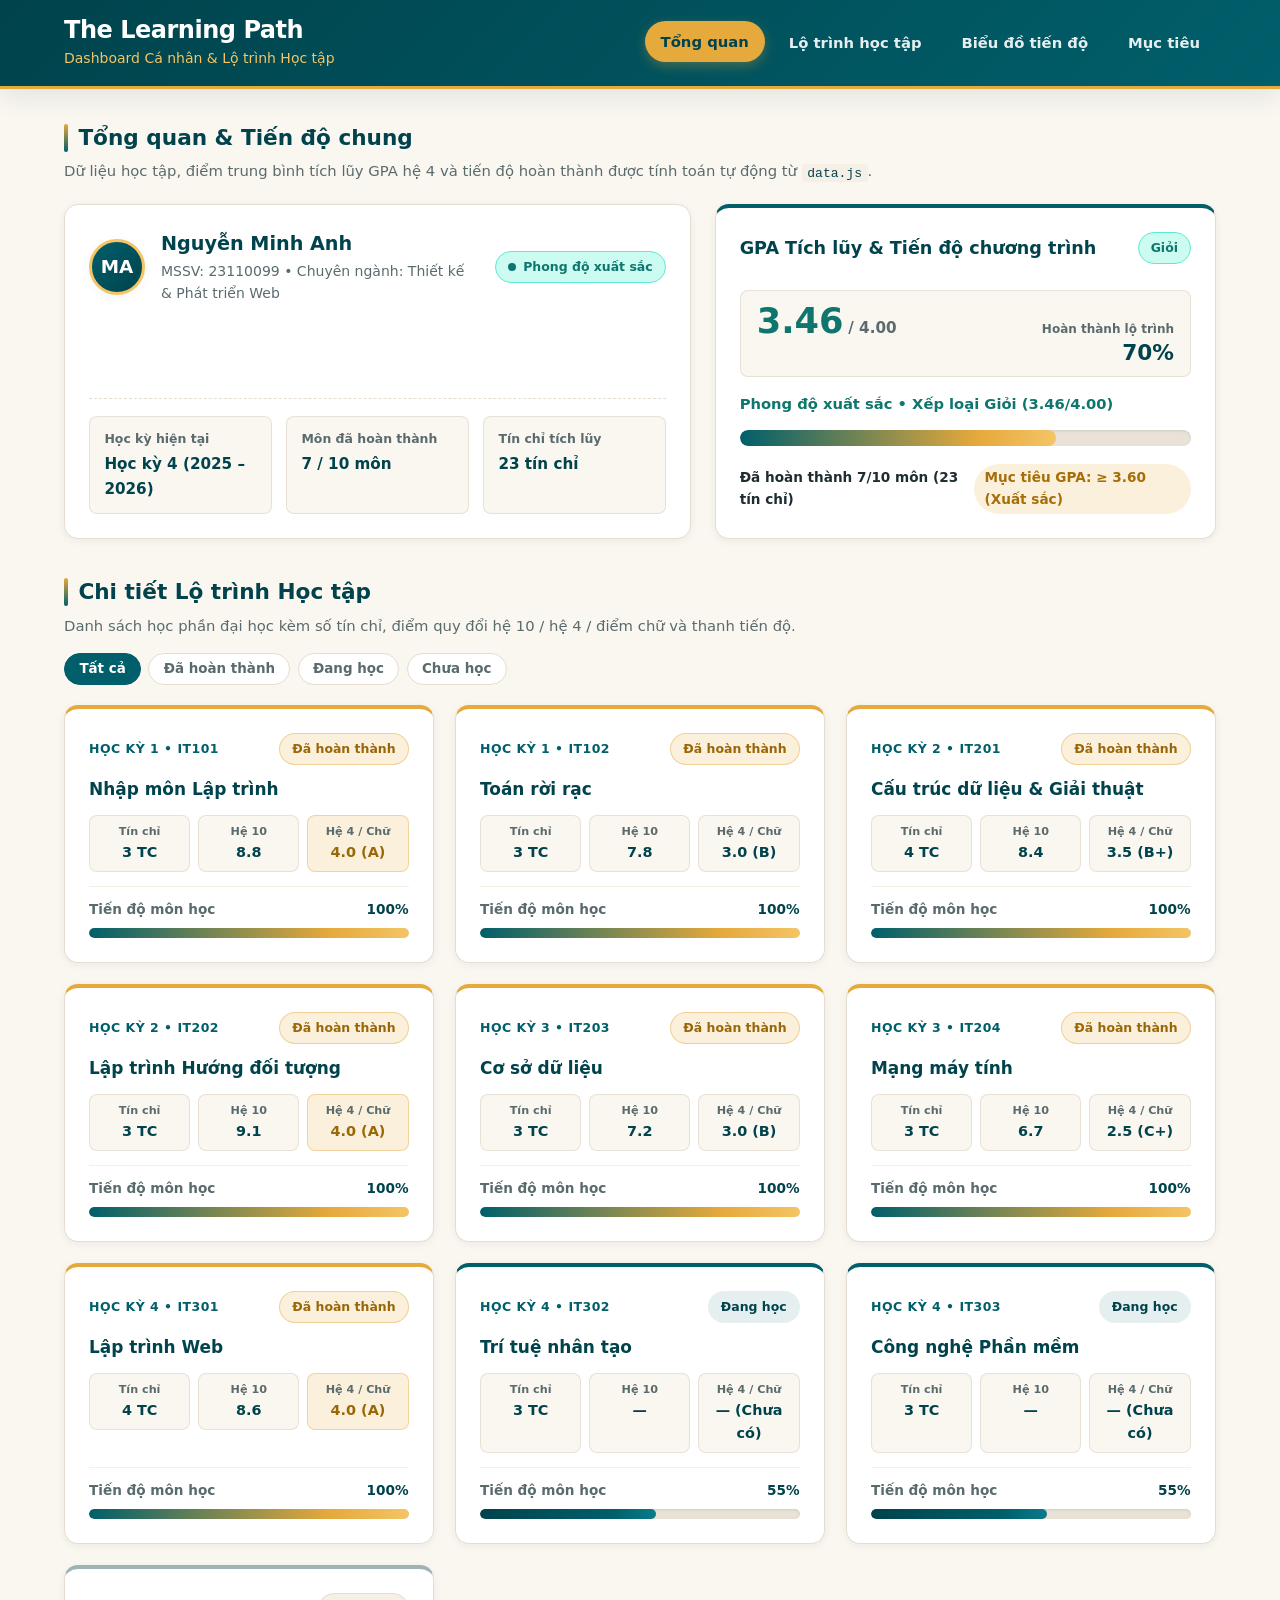
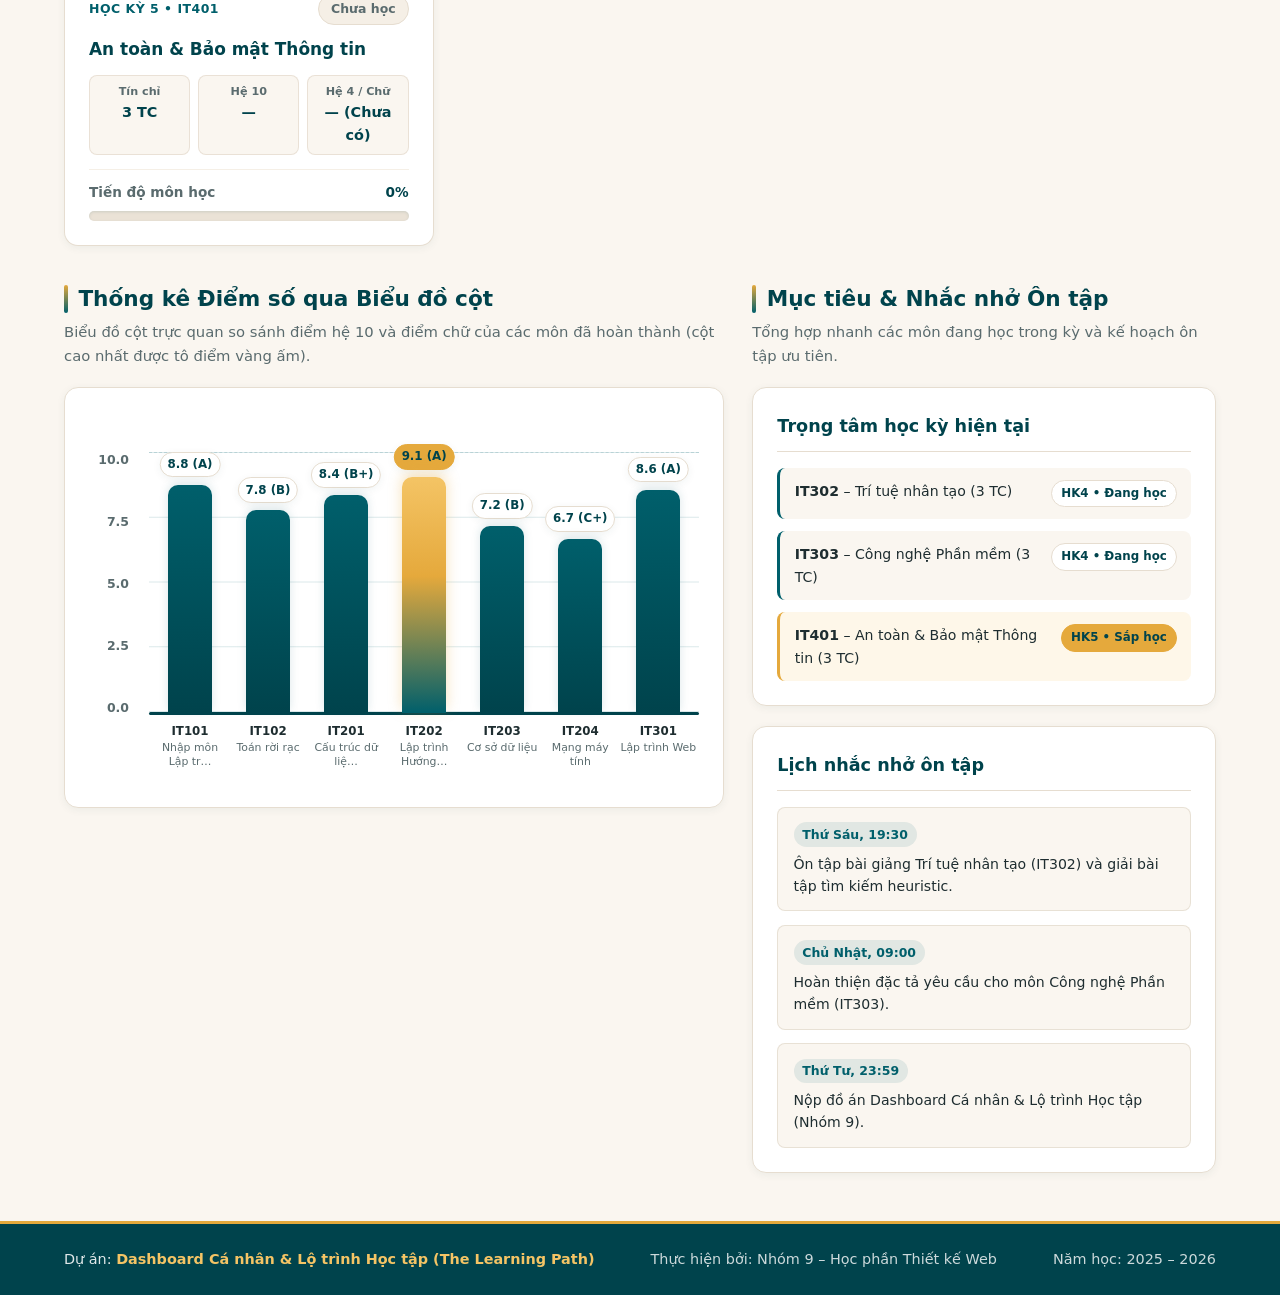
==== index.html @ c226c871 "dua toan bo file ra khoi folder" ====
<!DOCTYPE html>
<html lang="vi">
<head>
    <meta charset="UTF-8">
    <meta name="viewport" content="width=device-width, initial-scale=1.0">
    <meta name="description" content="Dashboard Cá nhân &amp; Lộ trình Học tập (The Learning Path) theo chuẩn HTML5 ngữ nghĩa, CSS3 thuần và Vanilla JavaScript.">
    <title>Dashboard Cá nhân &amp; Lộ trình Học tập | The Learning Path</title>
    <link rel="stylesheet" href="css/style.css">
</head>
<body class="dashboard-page">

    <!-- Thẻ <header>: Phần đầu trang chứa nhận diện dự án, tiêu đề chính và điều hướng tổng thể của Dashboard -->
    <header class="site-header">
        <div id="scroll-progress" class="scroll-progress" aria-hidden="true"></div>
        <div class="header-container">
            <div class="brand">
                <h1 class="brand-title">The Learning Path</h1>
                <p class="brand-subtitle">Dashboard Cá nhân &amp; Lộ trình Học tập</p>
            </div>

            <!-- Thẻ <nav>: Thanh điều hướng chính chứa các liên kết nội bộ giúp người dùng di chuyển nhanh đến từng phân khu của Dashboard -->
            <nav class="main-nav" aria-label="Điều hướng chính">
                <ul class="nav-list">
                    <li class="nav-item">
                        <a class="nav-link" href="#overview">Tổng quan</a>
                    </li>
                    <li class="nav-item">
                        <a class="nav-link" href="#learning-path">Lộ trình học tập</a>
                    </li>
                    <li class="nav-item">
                        <a class="nav-link" href="#progress-chart">Biểu đồ tiến độ</a>
                    </li>
                    <li class="nav-item">
                        <a class="nav-link" href="#goals">Mục tiêu</a>
                    </li>
                </ul>
            </nav>
        </div>
    </header>

    <!-- Thẻ <main>: Khối nội dung trung tâm và duy nhất của trang, bao bọc toàn bộ dữ liệu học tập, lộ trình, biểu đồ và mục tiêu cá nhân -->
    <main class="dashboard-main">

        <!-- Thẻ <section>: Phân khu 1 - Tổng quan & Tiến độ chung, tổng hợp hồ sơ sinh viên, chỉ số GPA hệ 4 và mức độ hoàn thành chương trình -->
        <section id="overview" class="dashboard-section overview-section" aria-labelledby="overview-heading">
            <div class="section-header">
                <h2 id="overview-heading" class="section-title">Tổng quan &amp; Tiến độ chung</h2>
                <p class="section-desc">Dữ liệu học tập, điểm trung bình tích lũy GPA hệ 4 và tiến độ hoàn thành được tính toán tự động từ <code>data.js</code>.</p>
            </div>

            <div class="overview-grid">
                <!-- Thẻ <article>: Khối nội dung độc lập hiển thị thông tin cá nhân và thống kê học tập của sinh viên -->
                <article class="card student-card">
                    <div class="student-header">
                        <div class="student-avatar" aria-hidden="true">MA</div>
                        <div class="student-identity">
                            <h3 class="student-name">Nguyễn Minh Anh</h3>
                            <p class="student-meta">MSSV: 23110099 &bull; Chuyên ngành: Thiết kế &amp; Phát triển Web</p>
                        </div>
                        <span id="gpa-badge" class="status-badge status-badge--active">Đang tải...</span>
                    </div>

                    <dl class="student-stats">
                        <div class="stat-item">
                            <dt class="stat-label">Học kỳ hiện tại</dt>
                            <dd class="stat-value">Học kỳ 4 (2025 – 2026)</dd>
                        </div>
                        <div class="stat-item">
                            <dt class="stat-label">Môn đã hoàn thành</dt>
                            <dd id="completed-courses" class="stat-value">0 / 0 môn</dd>
                        </div>
                        <div class="stat-item">
                            <dt class="stat-label">Tín chỉ tích lũy</dt>
                            <dd id="total-credits" class="stat-value">0 tín chỉ</dd>
                        </div>
                    </dl>
                </article>

                <!-- Thẻ <article>: Khối nội dung độc lập hiển thị điểm GPA hệ 4, xếp loại học lực và thanh Progress Bar tổng quan -->
                <article class="card overall-progress-card">
                    <div class="card-header">
                        <h3 class="card-title">GPA Tích lũy &amp; Tiến độ chương trình</h3>
                        <span id="gpa-rank" class="status-badge">Đang tính...</span>
                    </div>

                    <div class="gpa-highlight">
                        <div class="gpa-score-box">
                            <span id="gpa-value" class="gpa-value">0.00</span>
                            <span class="gpa-scale">/ 4.00</span>
                        </div>
                        <div class="gpa-progress-summary">
                            <span class="gpa-progress-label">Hoàn thành lộ trình</span>
                            <span id="overall-progress-percent" class="progress-percent">0%</span>
                        </div>
                    </div>

                    <p id="gpa-message" class="card-summary">Đang tổng hợp dữ liệu từ danh sách môn học...</p>

                    <div id="overall-progress-bar" class="progress-bar progress-bar--large" role="progressbar" aria-label="Tiến độ hoàn thành chương trình" aria-valuenow="0" aria-valuemin="0" aria-valuemax="100">
                        <div class="progress-track">
                            <div id="overall-progress-fill" class="progress-fill" style="--percent: 0%;"></div>
                        </div>
                    </div>

                    <div class="progress-footer">
                        <span id="overall-progress-note" class="progress-note">Đang cập nhật số môn...</span>
                        <span class="progress-target">Mục tiêu GPA: &ge; 3.60 (Xuất sắc)</span>
                    </div>
                </article>
            </div>
        </section>

        <!-- Thẻ <section>: Phân khu 2 - Chi tiết Lộ trình Học tập, hiển thị động toàn bộ môn học từ data.js kèm bộ lọc trạng thái -->
        <section id="learning-path" class="dashboard-section path-section" aria-labelledby="path-heading">
            <div class="section-header section-header--with-actions">
                <div>
                    <h2 id="path-heading" class="section-title">Chi tiết Lộ trình Học tập</h2>
                    <p class="section-desc">Danh sách học phần đại học kèm số tín chỉ, điểm quy đổi hệ 10 / hệ 4 / điểm chữ và thanh tiến độ.</p>
                </div>

                <div class="filter-bar" role="group" aria-label="Lọc môn học theo trạng thái">
                    <button type="button" class="filter-btn filter-btn--active" data-filter="tat_ca">Tất cả</button>
                    <button type="button" class="filter-btn" data-filter="da_hoan_thanh">Đã hoàn thành</button>
                    <button type="button" class="filter-btn" data-filter="dang_hoc">Đang học</button>
                    <button type="button" class="filter-btn" data-filter="chua_hoc">Chưa học</button>
                </div>
            </div>

            <!-- Danh sách thẻ <article> từng môn học sẽ được data.js tự động render vào đây -->
            <div id="course-list" class="course-grid" aria-live="polite">
                <!-- Thẻ <article>: Thẻ hiển thị tạm thời trước khi dữ liệu từ data.js được nạp -->
                <article class="card course-card">
                    <h3 class="course-title">Đang tải danh sách môn học...</h3>
                    <p class="course-desc">Vui lòng đảm bảo trình duyệt đã bật JavaScript để hiển thị dữ liệu từ <code>js/data.js</code>.</p>
                </article>
            </div>
        </section>

        <!-- Thẻ <section>: Phân khu 3 - Thống kê Điểm số & Tiến độ qua Biểu đồ cột CSS thuần kết hợp dữ liệu từ data.js -->
        <section id="progress-chart" class="dashboard-section chart-section" aria-labelledby="chart-heading">
            <div class="section-header">
                <h2 id="chart-heading" class="section-title">Thống kê Điểm số qua Biểu đồ cột</h2>
                <p class="section-desc">Biểu đồ cột trực quan so sánh điểm hệ 10 và điểm chữ của các môn đã hoàn thành (cột cao nhất được tô điểm vàng ấm).</p>
            </div>

            <div class="card chart-card">
                <div id="score-bar-chart" class="bar-chart" role="img" aria-label="Biểu đồ cột điểm số các môn học đã hoàn thành">
                    <div class="chart-y-axis" aria-hidden="true">
                        <span class="y-tick">10.0</span>
                        <span class="y-tick">7.5</span>
                        <span class="y-tick">5.0</span>
                        <span class="y-tick">2.5</span>
                        <span class="y-tick">0.0</span>
                    </div>

                    <div class="chart-plot">
                        <div id="chart-bars" class="chart-bars"></div>
                        <div class="chart-x-axis" aria-hidden="true"></div>
                    </div>
                </div>
            </div>
        </section>

        <!-- Thẻ <aside>: Khối nội dung bổ trợ hiển thị các môn đang theo học, mục tiêu ngắn hạn và lịch nhắc nhở ôn tập -->
        <aside id="goals" class="dashboard-aside goals-aside" aria-labelledby="goals-heading">
            <div class="section-header">
                <h2 id="goals-heading" class="section-title">Mục tiêu &amp; Nhắc nhở Ôn tập</h2>
                <p class="section-desc">Tổng hợp nhanh các môn đang học trong kỳ và kế hoạch ôn tập ưu tiên.</p>
            </div>

            <div class="aside-grid">
                <!-- Thẻ <article>: Khối nội dung độc lập liệt kê các môn đang học và sắp học tự động đồng bộ từ data.js -->
                <article class="card goal-card">
                    <h3 class="card-title">Trọng tâm học kỳ hiện tại</h3>
                    <ul id="active-courses-list" class="goal-list">
                        <li class="goal-item">
                            <span class="goal-text">Đang tải danh sách môn đang học...</span>
                            <span class="goal-tag">Đang cập nhật</span>
                        </li>
                    </ul>
                </article>

                <!-- Thẻ <article>: Khối nội dung độc lập hiển thị lịch nhắc nhở ôn tập và hạn nộp bài sắp tới -->
                <article class="card reminder-card">
                    <h3 class="card-title">Lịch nhắc nhở ôn tập</h3>
                    <ul class="reminder-list">
                        <li class="reminder-item">
                            <time class="reminder-time" datetime="2026-05-15T19:30">Thứ Sáu, 19:30</time>
                            <p class="reminder-text">Ôn tập bài giảng Trí tuệ nhân tạo (IT302) và giải bài tập tìm kiếm heuristic.</p>
                        </li>
                        <li class="reminder-item">
                            <time class="reminder-time" datetime="2026-05-17T09:00">Chủ Nhật, 09:00</time>
                            <p class="reminder-text">Hoàn thiện đặc tả yêu cầu cho môn Công nghệ Phần mềm (IT303).</p>
                        </li>
                        <li class="reminder-item">
                            <time class="reminder-time" datetime="2026-05-20T23:59">Thứ Tư, 23:59</time>
                            <p class="reminder-text">Nộp đồ án Dashboard Cá nhân &amp; Lộ trình Học tập (Nhóm 9).</p>
                        </li>
                    </ul>
                </article>
            </div>
        </aside>

    </main>

    <!-- Thẻ <footer>: Phần chân trang chứa thông tin bản quyền dự án, nhóm sinh viên thực hiện và năm học -->
    <footer class="site-footer">
        <div class="footer-container">
            <p class="footer-project">Dự án: <strong>Dashboard Cá nhân &amp; Lộ trình Học tập (The Learning Path)</strong></p>
            <p class="footer-team">Thực hiện bởi: Nhóm 9 &ndash; Học phần Thiết kế Web</p>
            <p class="footer-year">Năm học: 2025 &ndash; 2026</p>
        </div>
    </footer>

    <!-- Nút quay lại đầu trang hiển thị mượt khi cuộn xuống -->
    <button type="button" id="back-to-top" class="back-to-top" aria-label="Quay về đầu trang" title="Quay về đầu trang">&#8593;</button>

    <!-- Liên kết file JavaScript xử lý dữ liệu và cập nhật giao diện Dashboard -->
    <script src="js/data.js"></script>
</body>
</html>
---- css/style.css ----
/* ==========================================================================
   The Learning Path - Dashboard Cá nhân & Lộ trình Học tập
   Stylesheet chuẩn CSS3 thuần (Không thư viện, không tiền xử lý)
   ========================================================================== */

/* 1. Biến màu & Reset */
:root {
    /* Bảng màu chủ đạo */
    --color-bg: #FAF6F0;
    --color-surface: #FFFFFF;
    --color-surface-soft: #F5EFE6;
    --color-primary: #005F6B;
    --color-primary-dark: #00434C;
    --color-primary-soft: rgba(0, 95, 107, 0.1);
    --color-accent: #E5A93C;
    --color-accent-light: #F4C465;
    --color-accent-soft: rgba(229, 169, 60, 0.18);

    /* Màu chữ & đường viền */
    --color-text: #1E2D30;
    --color-text-muted: #5A6B6E;
    --color-text-inverse: #FFFFFF;
    --color-border: #E6DDD0;
    --color-track: #EAE2D6;

    /* Typography */
    --font-sans: "Segoe UI", system-ui, -apple-system, BlinkMacSystemFont, Roboto, "Helvetica Neue", Arial, sans-serif;

    /* Bo góc, đổ bóng & chuyển động */
    --radius-sm: 8px;
    --radius-md: 14px;
    --radius-lg: 20px;
    --radius-pill: 999px;
    --shadow-sm: 0 2px 8px rgba(0, 67, 76, 0.06);
    --shadow-md: 0 8px 24px rgba(0, 67, 76, 0.09);
    --shadow-hover: 0 12px 28px rgba(0, 67, 76, 0.14);
    --transition-base: 0.25s ease;

    /* Kích thước chuẩn */
    --container-max: 1200px;
    --chart-height: 260px;
}

*,
*::before,
*::after {
    box-sizing: border-box;
    margin: 0;
    padding: 0;
}

html {
    scroll-behavior: smooth;
    font-size: 16px;
}

body.dashboard-page {
    min-height: 100vh;
    display: flex;
    flex-direction: column;
    font-family: var(--font-sans);
    line-height: 1.6;
    color: var(--color-text);
    background-color: var(--color-bg);
    -webkit-font-smoothing: antialiased;
}

ul,
ol {
    list-style: none;
}

a {
    color: inherit;
    text-decoration: none;
}

code {
    font-family: Consolas, "Courier New", monospace;
    font-size: 0.88em;
    background-color: var(--color-surface-soft);
    color: var(--color-primary-dark);
    padding: 0.1rem 0.35rem;
    border-radius: 4px;
}

/* 2. Bố cục Header & Navigation */
.site-header {
    position: sticky;
    top: 0;
    z-index: 100;
    background: linear-gradient(135deg, var(--color-primary-dark) 0%, var(--color-primary) 100%);
    color: var(--color-text-inverse);
    border-bottom: 3px solid var(--color-accent);
    box-shadow: var(--shadow-md);
}

.header-container {
    max-width: var(--container-max);
    margin: 0 auto;
    padding: 1rem 1.5rem;
    display: flex;
    align-items: center;
    justify-content: space-between;
    gap: 1.5rem;
}

.brand {
    display: flex;
    flex-direction: column;
    gap: 0.15rem;
}

.brand-title {
    font-size: 1.5rem;
    font-weight: 800;
    letter-spacing: -0.02em;
    line-height: 1.2;
    color: var(--color-text-inverse);
}

.brand-subtitle {
    font-size: 0.875rem;
    color: var(--color-accent-light);
    font-weight: 500;
}

.main-nav {
    display: flex;
    align-items: center;
}

.nav-list {
    display: flex;
    align-items: center;
    flex-wrap: wrap;
    gap: 0.5rem;
}

.nav-link {
    display: inline-block;
    padding: 0.55rem 1rem;
    font-size: 0.925rem;
    font-weight: 600;
    color: rgba(255, 255, 255, 0.9);
    border-radius: var(--radius-pill);
    transition: background-color var(--transition-base), color var(--transition-base), transform var(--transition-base);
}

.nav-link:hover,
.nav-link:focus-visible,
.nav-link--active {
    background-color: var(--color-accent);
    color: var(--color-primary-dark);
    transform: translateY(-1px);
    outline: none;
    box-shadow: 0 4px 12px rgba(229, 169, 60, 0.3);
}

/* Thanh tiến trình cuộn trang tinh tế ở mép trên Header */
.scroll-progress {
    position: absolute;
    top: 0;
    left: 0;
    height: 3px;
    width: 0%;
    background: linear-gradient(90deg, var(--color-accent) 0%, var(--color-accent-light) 100%);
    transition: width 0.1s linear;
    z-index: 101;
}

/* 3. Bố cục Main & Các Section */
.dashboard-main {
    flex: 1;
    width: 100%;
    max-width: var(--container-max);
    margin: 0 auto;
    padding: 2rem 1.5rem 3rem;
    display: grid;
    grid-template-columns: repeat(12, minmax(0, 1fr));
    gap: 2.25rem 1.75rem;
    align-items: start;
}

.overview-section,
.path-section {
    grid-column: 1 / -1;
}

.chart-section {
    grid-column: 1 / 8;
}

.goals-aside {
    grid-column: 8 / -1;
}

.dashboard-section,
.dashboard-aside {
    scroll-margin-top: 5.5rem;
}

/* Tiêu đề phân khu & thanh bộ lọc */
.section-header {
    margin-bottom: 1.25rem;
}

.section-header--with-actions {
    display: flex;
    align-items: flex-end;
    justify-content: space-between;
    flex-wrap: wrap;
    gap: 1rem;
}

.section-title {
    position: relative;
    display: inline-block;
    font-size: 1.35rem;
    font-weight: 700;
    color: var(--color-primary-dark);
    padding-left: 0.9rem;
    margin-bottom: 0.25rem;
}

.section-title::before {
    content: "";
    position: absolute;
    left: 0;
    top: 0.2rem;
    bottom: 0.2rem;
    width: 4px;
    border-radius: var(--radius-pill);
    background: linear-gradient(180deg, var(--color-accent) 0%, var(--color-primary) 100%);
}

.section-desc {
    font-size: 0.925rem;
    color: var(--color-text-muted);
}

.filter-bar {
    display: flex;
    align-items: center;
    flex-wrap: wrap;
    gap: 0.45rem;
}

.filter-btn {
    font-family: inherit;
    font-size: 0.84rem;
    font-weight: 600;
    padding: 0.45rem 0.9rem;
    border-radius: var(--radius-pill);
    border: 1px solid var(--color-border);
    background-color: var(--color-surface);
    color: var(--color-text-muted);
    cursor: pointer;
    transition: background-color var(--transition-base), color var(--transition-base), border-color var(--transition-base), transform var(--transition-base);
}

.filter-btn:hover {
    border-color: var(--color-primary);
    color: var(--color-primary-dark);
    transform: translateY(-1px);
}

.filter-btn--active {
    background-color: var(--color-primary);
    color: var(--color-text-inverse);
    border-color: var(--color-primary);
}

.filter-btn--active:hover {
    background-color: var(--color-primary-dark);
    color: var(--color-text-inverse);
}

/* Thẻ nội dung (Card) chung */
.card {
    background-color: var(--color-surface);
    border: 1px solid var(--color-border);
    border-radius: var(--radius-md);
    padding: 1.5rem;
    box-shadow: var(--shadow-sm);
    transition: transform var(--transition-base), box-shadow var(--transition-base), border-color var(--transition-base);
}

.card:hover {
    transform: translateY(-3px);
    box-shadow: var(--shadow-hover);
    border-color: rgba(0, 95, 107, 0.28);
}

.card-header {
    display: flex;
    align-items: center;
    justify-content: space-between;
    gap: 1rem;
    margin-bottom: 0.75rem;
}

.card-title {
    font-size: 1.1rem;
    font-weight: 700;
    color: var(--color-primary-dark);
}

/* Nhãn trạng thái (Status Badge) & Các lớp màu GPA từ data.js */
.status-badge {
    display: inline-flex;
    align-items: center;
    padding: 0.3rem 0.75rem;
    font-size: 0.78rem;
    font-weight: 700;
    border-radius: var(--radius-pill);
    border: 1px solid transparent;
    white-space: nowrap;
}

.status-badge--active {
    background-color: var(--color-primary-soft);
    color: var(--color-primary);
}

.status-badge--completed {
    background-color: var(--color-accent-soft);
    color: #9A6708;
    border-color: rgba(229, 169, 60, 0.45);
}

.status-badge--in-progress {
    background-color: var(--color-primary-soft);
    color: var(--color-primary-dark);
}

.status-badge--upcoming {
    background-color: var(--color-surface-soft);
    color: var(--color-text-muted);
    border-color: var(--color-border);
}

/* Các class màu động gắn bởi layTrangThaiMauSac() trong data.js */
.status-danger {
    color: #DC2626;
    background-color: #FEE2E2;
    border-color: #FCA5A5;
}

.status-warning {
    color: #D97706;
    background-color: #FEF3C7;
    border-color: #FCD34D;
}

.status-good {
    color: #B45309;
    background-color: #FEF9C3;
    border-color: #FDE047;
}

.status-excellent {
    color: #0F766E;
    background-color: #CCFBF1;
    border-color: #5EEAD4;
}

/* Section 1: Tổng quan & Tiến độ chung */
.overview-grid {
    display: grid;
    grid-template-columns: 1.25fr 1fr;
    gap: 1.5rem;
}

.student-card {
    display: flex;
    flex-direction: column;
    justify-content: space-between;
    gap: 1.35rem;
}

.student-header {
    display: flex;
    align-items: center;
    gap: 1rem;
    flex-wrap: wrap;
}

.student-avatar {
    width: 56px;
    height: 56px;
    flex-shrink: 0;
    border-radius: 50%;
    display: flex;
    align-items: center;
    justify-content: center;
    font-size: 1.15rem;
    font-weight: 800;
    color: var(--color-text-inverse);
    background: linear-gradient(135deg, var(--color-primary) 0%, var(--color-primary-dark) 100%);
    border: 3px solid var(--color-accent-light);
    box-shadow: var(--shadow-sm);
}

.student-identity {
    flex: 1;
    min-width: 180px;
}

.student-name {
    font-size: 1.2rem;
    font-weight: 700;
    color: var(--color-primary-dark);
}

.student-meta {
    font-size: 0.875rem;
    color: var(--color-text-muted);
}

.student-stats {
    display: grid;
    grid-template-columns: repeat(3, minmax(0, 1fr));
    gap: 0.9rem;
    padding-top: 1.1rem;
    border-top: 1px dashed var(--color-border);
}

.stat-item {
    background-color: var(--color-bg);
    padding: 0.75rem 0.9rem;
    border-radius: var(--radius-sm);
    border: 1px solid rgba(230, 221, 208, 0.8);
}

.stat-label {
    font-size: 0.78rem;
    font-weight: 600;
    color: var(--color-text-muted);
    margin-bottom: 0.2rem;
}

.stat-value {
    font-size: 0.95rem;
    font-weight: 700;
    color: var(--color-primary-dark);
}

.overall-progress-card {
    display: flex;
    flex-direction: column;
    justify-content: space-between;
    gap: 0.9rem;
    border-top: 4px solid var(--color-primary);
}

.gpa-highlight {
    display: flex;
    align-items: baseline;
    justify-content: space-between;
    flex-wrap: wrap;
    gap: 1rem;
    padding: 0.75rem 1rem;
    background-color: var(--color-bg);
    border-radius: var(--radius-sm);
    border: 1px solid rgba(230, 221, 208, 0.85);
}

.gpa-score-box {
    display: flex;
    align-items: baseline;
    gap: 0.3rem;
}

.gpa-value {
    font-size: 2.2rem;
    font-weight: 800;
    line-height: 1;
    color: var(--color-primary);
}

.gpa-scale {
    font-size: 0.95rem;
    font-weight: 700;
    color: var(--color-text-muted);
}

.gpa-progress-summary {
    display: flex;
    flex-direction: column;
    align-items: flex-end;
    gap: 0.1rem;
}

.gpa-progress-label {
    font-size: 0.75rem;
    font-weight: 600;
    color: var(--color-text-muted);
}

.progress-percent {
    font-size: 1.35rem;
    font-weight: 800;
    line-height: 1.1;
    color: var(--color-primary-dark);
}

.card-summary {
    font-size: 0.92rem;
    font-weight: 600;
    color: var(--color-text-muted);
}

.progress-footer {
    display: flex;
    align-items: center;
    justify-content: space-between;
    gap: 0.75rem;
    font-size: 0.85rem;
    padding-top: 0.25rem;
}

.progress-note {
    font-weight: 600;
    color: var(--color-text);
}

.progress-target {
    font-weight: 700;
    color: #A66E08;
    background-color: var(--color-accent-soft);
    padding: 0.2rem 0.65rem;
    border-radius: var(--radius-pill);
}

/* Section 2: Chi tiết Lộ trình Học tập */
.course-grid {
    display: grid;
    grid-template-columns: repeat(auto-fit, minmax(290px, 1fr));
    gap: 1.35rem;
}

.course-card {
    display: flex;
    flex-direction: column;
    gap: 0.85rem;
    border-top: 4px solid var(--color-primary);
}

.course-card--completed {
    border-top-color: var(--color-accent);
}

.course-card--upcoming {
    border-top-color: #9FB3B6;
}

.course-header {
    display: flex;
    align-items: center;
    justify-content: space-between;
    gap: 0.75rem;
}

.course-stage {
    font-size: 0.78rem;
    font-weight: 700;
    text-transform: uppercase;
    letter-spacing: 0.04em;
    color: var(--color-primary);
}

.course-title {
    font-size: 1.06rem;
    font-weight: 700;
    color: var(--color-primary-dark);
    line-height: 1.35;
}

.course-metrics {
    display: grid;
    grid-template-columns: repeat(3, minmax(0, 1fr));
    gap: 0.5rem;
}

.metric-chip {
    display: flex;
    flex-direction: column;
    padding: 0.45rem 0.6rem;
    border-radius: var(--radius-sm);
    background-color: var(--color-bg);
    border: 1px solid rgba(230, 221, 208, 0.8);
    text-align: center;
}

.metric-label {
    font-size: 0.7rem;
    font-weight: 600;
    color: var(--color-text-muted);
}

.metric-value {
    font-size: 0.9rem;
    font-weight: 800;
    color: var(--color-primary-dark);
}

.metric-chip--accent {
    background-color: var(--color-accent-soft);
    border-color: rgba(229, 169, 60, 0.4);
}

.metric-chip--accent .metric-value {
    color: #9A6708;
}

.course-progress {
    margin-top: auto;
    padding-top: 0.75rem;
    border-top: 1px solid var(--color-surface-soft);
}

.progress-info {
    display: flex;
    align-items: center;
    justify-content: space-between;
    margin-bottom: 0.45rem;
    font-size: 0.85rem;
}

.progress-label {
    font-weight: 600;
    color: var(--color-text-muted);
}

.progress-value {
    font-weight: 800;
    color: var(--color-primary-dark);
}

/* Khối bổ trợ Aside: Mục tiêu & Lịch nhắc nhở */
.aside-grid {
    display: grid;
    grid-template-columns: 1fr;
    gap: 1.25rem;
}

.goal-card .card-title,
.reminder-card .card-title {
    margin-bottom: 1rem;
    padding-bottom: 0.65rem;
    border-bottom: 1px solid var(--color-border);
}

.goal-list {
    display: flex;
    flex-direction: column;
    gap: 0.75rem;
}

.goal-item {
    display: flex;
    align-items: flex-start;
    justify-content: space-between;
    gap: 0.75rem;
    padding: 0.75rem 0.9rem;
    background-color: var(--color-bg);
    border-left: 3px solid var(--color-primary);
    border-radius: var(--radius-sm);
    font-size: 0.88rem;
}

.goal-item--upcoming {
    border-left-color: var(--color-accent);
    background-color: rgba(244, 196, 101, 0.14);
}

.goal-text {
    font-weight: 500;
    color: var(--color-text);
}

.goal-tag {
    flex-shrink: 0;
    font-size: 0.74rem;
    font-weight: 700;
    padding: 0.2rem 0.55rem;
    border-radius: var(--radius-pill);
    background-color: var(--color-surface);
    color: var(--color-primary-dark);
    border: 1px solid var(--color-border);
}

.goal-item--upcoming .goal-tag {
    background-color: var(--color-accent);
    color: var(--color-primary-dark);
    border-color: var(--color-accent);
}

.reminder-list {
    display: flex;
    flex-direction: column;
    gap: 0.85rem;
}

.reminder-item {
    padding: 0.8rem 0.95rem;
    border-radius: var(--radius-sm);
    background-color: var(--color-bg);
    border: 1px solid rgba(230, 221, 208, 0.85);
    transition: border-color var(--transition-base), background-color var(--transition-base);
}

.reminder-item:hover {
    border-color: var(--color-accent);
    background-color: #FFFDF9;
}

.reminder-time {
    display: inline-block;
    font-size: 0.78rem;
    font-weight: 700;
    color: var(--color-primary);
    background-color: var(--color-primary-soft);
    padding: 0.15rem 0.55rem;
    border-radius: var(--radius-pill);
    margin-bottom: 0.35rem;
}

.reminder-text {
    font-size: 0.88rem;
    color: var(--color-text);
}

/* 4. Thanh tiến độ (Progress Bar) */
@keyframes fillProgress {
    from {
        width: 0%;
    }
    to {
        width: var(--percent, 0%);
    }
}

.progress-bar {
    width: 100%;
}

.progress-track {
    width: 100%;
    height: 10px;
    background-color: var(--color-track);
    border-radius: var(--radius-pill);
    overflow: hidden;
    box-shadow: inset 0 1px 3px rgba(0, 67, 76, 0.12);
}

.progress-bar--large .progress-track {
    height: 16px;
}

.progress-fill {
    position: relative;
    height: 100%;
    width: var(--percent, 0%);
    border-radius: var(--radius-pill);
    background: linear-gradient(90deg, var(--color-primary-dark) 0%, var(--color-primary) 75%, #0A7B8A 100%);
    overflow: hidden;
    transition: width 0.8s cubic-bezier(0.22, 1, 0.36, 1), filter var(--transition-base);
    animation: fillProgress 0.9s cubic-bezier(0.22, 1, 0.36, 1) forwards;
}

/* Ánh sáng lướt nhẹ hiện đại trên thanh tiến độ lớn và môn hoàn thành */
.progress-bar--large .progress-fill::after,
.course-card--completed .progress-fill::after {
    content: "";
    position: absolute;
    inset: 0;
    background: linear-gradient(105deg, transparent 25%, rgba(255, 255, 255, 0.38) 50%, transparent 75%);
    transform: translateX(-100%);
    animation: shimmerSlide 2.8s ease-in-out infinite;
}

@keyframes shimmerSlide {
    0% {
        transform: translateX(-120%);
    }
    55%,
    100% {
        transform: translateX(140%);
    }
}

.progress-bar--large .progress-fill,
.course-card--completed .progress-fill {
    background: linear-gradient(90deg, var(--color-primary) 0%, var(--color-accent) 75%, var(--color-accent-light) 100%);
}

.card:hover .progress-fill {
    filter: brightness(1.06);
}

/* 5. Biểu đồ cột CSS thuần */
@keyframes growBar {
    from {
        transform: scaleY(0);
    }
    to {
        transform: scaleY(1);
    }
}

.chart-card {
    padding: 1.75rem 1.5rem 1.5rem;
    overflow-x: auto;
}

.bar-chart {
    display: grid;
    grid-template-columns: 44px 1fr;
    gap: 1rem;
    align-items: start;
    min-width: 520px;
}

/* Trục tung (Y-Axis) đồng bộ chính xác với chiều cao vùng vẽ cột */
.chart-y-axis {
    height: var(--chart-height);
    margin-top: 2.25rem;
    display: flex;
    flex-direction: column;
    justify-content: space-between;
    align-items: flex-end;
    padding-right: 0.25rem;
}

.y-tick {
    font-size: 0.78rem;
    font-weight: 600;
    color: var(--color-text-muted);
    line-height: 1;
    transform: translateY(0.15rem);
}

/* Khung vẽ biểu đồ & đường kẻ ngang tham chiếu mờ */
.chart-plot {
    position: relative;
    padding-bottom: 4.25rem;
}

.chart-bars {
    position: relative;
    height: var(--chart-height);
    margin-top: 2.25rem;
    padding: 0 0.5rem;
    display: flex;
    align-items: flex-end;
    justify-content: space-around;
    gap: 0.75rem;
    border-top: 1px dashed rgba(0, 95, 107, 0.16);
    background-image: linear-gradient(to top, rgba(0, 95, 107, 0.14) 1px, transparent 1px);
    background-size: 100% 25%;
}

/* Đường trục đáy rõ nét */
.chart-x-axis {
    height: 3px;
    width: 100%;
    background-color: var(--color-primary-dark);
    border-radius: var(--radius-pill);
}

/* Từng cột dữ liệu tự động co giãn theo biến --percent từ HTML/JS */
.chart-column {
    position: relative;
    flex: 1;
    max-width: 82px;
    height: var(--percent, 0%);
    min-height: 6px;
    display: flex;
    flex-direction: column;
    align-items: center;
    justify-content: flex-end;
}

.bar-track {
    width: 100%;
    max-width: 44px;
    height: 100%;
    display: flex;
    align-items: flex-end;
}

.bar-fill {
    width: 100%;
    height: 100%;
    border-radius: 10px 10px 0 0;
    background: linear-gradient(180deg, var(--color-primary) 0%, var(--color-primary-dark) 100%);
    box-shadow: 0 -2px 10px rgba(0, 95, 107, 0.14);
    transform-origin: bottom;
    animation: growBar 0.85s cubic-bezier(0.22, 1, 0.36, 1) forwards;
    transition: background var(--transition-base), transform var(--transition-base), box-shadow var(--transition-base);
}

/* Điểm nhấn màu vàng ấm kết hợp xanh cổ vịt cho cột đạt mốc cao nhất */
.chart-column--highest .bar-fill,
.chart-column[style*="--percent: 100%"] .bar-fill {
    background: linear-gradient(180deg, var(--color-accent-light) 0%, var(--color-accent) 42%, var(--color-primary) 100%);
    box-shadow: 0 -4px 14px rgba(229, 169, 60, 0.35);
}

.chart-column:hover .bar-fill {
    background: linear-gradient(180deg, var(--color-accent-light) 0%, var(--color-accent) 60%, var(--color-primary) 100%);
    transform: scaleX(1.06);
    box-shadow: 0 -6px 16px rgba(229, 169, 60, 0.38);
}

/* Giá trị điểm số hiển thị rõ trên đỉnh mỗi cột */
.bar-value {
    position: absolute;
    bottom: calc(100% + 0.45rem);
    left: 50%;
    transform: translateX(-50%);
    font-size: 0.74rem;
    font-weight: 800;
    color: var(--color-primary-dark);
    background-color: var(--color-surface);
    padding: 0.15rem 0.42rem;
    border-radius: var(--radius-pill);
    border: 1px solid var(--color-border);
    white-space: nowrap;
    box-shadow: var(--shadow-sm);
    transition: background-color var(--transition-base), color var(--transition-base), border-color var(--transition-base);
}

.chart-column--highest .bar-value,
.chart-column[style*="--percent: 100%"] .bar-value,
.chart-column:hover .bar-value {
    background-color: var(--color-accent);
    color: var(--color-primary-dark);
    border-color: var(--color-accent);
}

/* Nhãn mã môn / tên danh mục căn đều bên dưới trục đáy */
.bar-label {
    position: absolute;
    top: calc(100% + 0.75rem);
    left: 50%;
    transform: translateX(-50%);
    width: 78px;
    text-align: center;
    font-size: 0.74rem;
    font-weight: 700;
    line-height: 1.25;
    color: var(--color-text);
}

.bar-sublabel {
    display: block;
    font-size: 0.68rem;
    font-weight: 500;
    color: var(--color-text-muted);
    margin-top: 0.12rem;
}

/* 6. Footer & Responsive */
.site-footer {
    margin-top: auto;
    background-color: var(--color-primary-dark);
    color: rgba(255, 255, 255, 0.88);
    border-top: 3px solid var(--color-accent);
}

.footer-container {
    max-width: var(--container-max);
    margin: 0 auto;
    padding: 1.5rem;
    display: flex;
    align-items: center;
    justify-content: space-between;
    flex-wrap: wrap;
    gap: 0.75rem 1.5rem;
    font-size: 0.9rem;
}

.footer-project strong {
    color: var(--color-accent-light);
    font-weight: 700;
}

.footer-team,
.footer-year {
    color: rgba(255, 255, 255, 0.8);
}

/* Tablet (<= 1024px) */
@media (max-width: 1024px) {
    .dashboard-main {
        grid-template-columns: 1fr;
    }

    .chart-section,
    .goals-aside {
        grid-column: 1 / -1;
    }

    .overview-grid {
        grid-template-columns: 1fr;
    }

    .aside-grid {
        grid-template-columns: repeat(2, minmax(0, 1fr));
    }
}

/* Di động & Màn hình nhỏ (<= 768px) */
@media (max-width: 768px) {
    .header-container {
        flex-direction: column;
        align-items: flex-start;
        padding: 1rem 1.15rem;
        gap: 0.9rem;
    }

    .nav-list {
        width: 100%;
        gap: 0.4rem;
    }

    .nav-link {
        padding: 0.45rem 0.8rem;
        font-size: 0.86rem;
        background-color: rgba(255, 255, 255, 0.08);
    }

    .dashboard-main {
        padding: 1.5rem 1rem 2.25rem;
        gap: 1.75rem;
    }

    .card {
        padding: 1.2rem;
    }

    .student-stats {
        grid-template-columns: 1fr;
    }

    .aside-grid {
        grid-template-columns: 1fr;
    }

    .progress-footer {
        flex-direction: column;
        align-items: flex-start;
    }

    .footer-container {
        flex-direction: column;
        align-items: flex-start;
        padding: 1.25rem 1rem;
    }
}

/* Màn hình rất nhỏ (<= 480px) */
@media (max-width: 480px) {
    :root {
        --chart-height: 220px;
    }

    .brand-title {
        font-size: 1.3rem;
    }

    .section-title {
        font-size: 1.18rem;
    }

    .course-grid {
        grid-template-columns: 1fr;
    }

    .bar-chart {
        min-width: 480px;
    }
}

/* 7. Hiệu ứng tương tác hiện đại & Thân thiện (Motion & Micro-interactions) */
@keyframes cardFadeUp {
    from {
        opacity: 0;
        transform: translateY(18px) scale(0.985);
    }
    to {
        opacity: 1;
        transform: translateY(0) scale(1);
    }
}

@keyframes gentlePulse {
    0%,
    100% {
        box-shadow: 0 0 0 0 rgba(15, 118, 110, 0.35);
    }
    50% {
        box-shadow: 0 0 0 6px rgba(15, 118, 110, 0);
    }
}

/* Hiệu ứng cuộn xuất hiện mượt cho từng phân khu */
.reveal {
    opacity: 0;
    transform: translateY(22px);
    transition: opacity 0.65s cubic-bezier(0.22, 1, 0.36, 1), transform 0.65s cubic-bezier(0.22, 1, 0.36, 1);
}

.reveal.is-visible {
    opacity: 1;
    transform: translateY(0);
}

/* Hiệu ứng xuất hiện nối tiếp (stagger) cho các thẻ môn học khi lọc */
.course-card--animate {
    opacity: 0;
    animation: cardFadeUp 0.45s cubic-bezier(0.22, 1, 0.36, 1) forwards;
    animation-delay: var(--stagger, 0ms);
}

/* Phản hồi bấm mượt cho nút lọc */
.filter-btn:active {
    transform: scale(0.96);
}

/* Chấm trạng thái nhấp nháy nhẹ trên huy hiệu GPA */
#gpa-badge::before {
    content: "";
    display: inline-block;
    width: 8px;
    height: 8px;
    margin-right: 0.45rem;
    border-radius: 50%;
    background-color: currentColor;
    animation: gentlePulse 2.2s ease-in-out infinite;
}

/* Avatar sinh viên nâng nhẹ thân thiện khi di chuột */
.student-avatar {
    transition: transform 0.35s cubic-bezier(0.22, 1, 0.36, 1), box-shadow var(--transition-base);
}

.student-card:hover .student-avatar {
    transform: scale(1.06) rotate(-3deg);
    box-shadow: 0 6px 16px rgba(229, 169, 60, 0.35);
}

/* Hiệu ứng tập trung vào cột đang rê chuột trên Biểu đồ cột */
.chart-column {
    transition: opacity 0.25s ease, transform 0.25s ease;
    cursor: pointer;
}

.chart-bars:hover .chart-column:not(:hover) {
    opacity: 0.55;
}

.chart-column:hover .bar-value {
    transform: translateX(-50%) translateY(-4px);
}

/* Mục tiêu & Nhắc nhở trượt nhẹ sang phải khi di chuột */
.goal-item,
.reminder-item {
    transition: transform var(--transition-base), border-color var(--transition-base), background-color var(--transition-base), box-shadow var(--transition-base);
}

.goal-item:hover,
.reminder-item:hover {
    transform: translateX(4px);
    box-shadow: var(--shadow-sm);
}

/* Nút quay về đầu trang (Back to Top) */
.back-to-top {
    position: fixed;
    right: 1.5rem;
    bottom: 1.5rem;
    z-index: 90;
    width: 46px;
    height: 46px;
    border: 2px solid var(--color-accent-light);
    border-radius: 50%;
    background: linear-gradient(135deg, var(--color-primary) 0%, var(--color-primary-dark) 100%);
    color: var(--color-text-inverse);
    font-size: 1.25rem;
    font-weight: 800;
    line-height: 1;
    display: flex;
    align-items: center;
    justify-content: center;
    cursor: pointer;
    box-shadow: var(--shadow-md);
    opacity: 0;
    visibility: hidden;
    transform: translateY(16px) scale(0.9);
    transition: opacity 0.3s ease, visibility 0.3s ease, transform 0.3s cubic-bezier(0.22, 1, 0.36, 1), background-color var(--transition-base);
}

.back-to-top--visible {
    opacity: 1;
    visibility: visible;
    transform: translateY(0) scale(1);
}

.back-to-top:hover,
.back-to-top:focus-visible {
    background: linear-gradient(135deg, var(--color-accent) 0%, var(--color-accent-light) 100%);
    color: var(--color-primary-dark);
    transform: translateY(-4px) scale(1.05);
    outline: none;
}

.back-to-top:active {
    transform: translateY(-1px) scale(0.96);
}

/* Tôn trọng cài đặt giảm chuyển động của người dùng (Accessibility) */
@media (prefers-reduced-motion: reduce) {
    html {
        scroll-behavior: auto;
    }

    *,
    *::before,
    *::after {
        animation-duration: 0.01ms !important;
        animation-iteration-count: 1 !important;
        transition-duration: 0.01ms !important;
    }

    .reveal,
    .course-card--animate {
        opacity: 1;
        transform: none;
    }
}
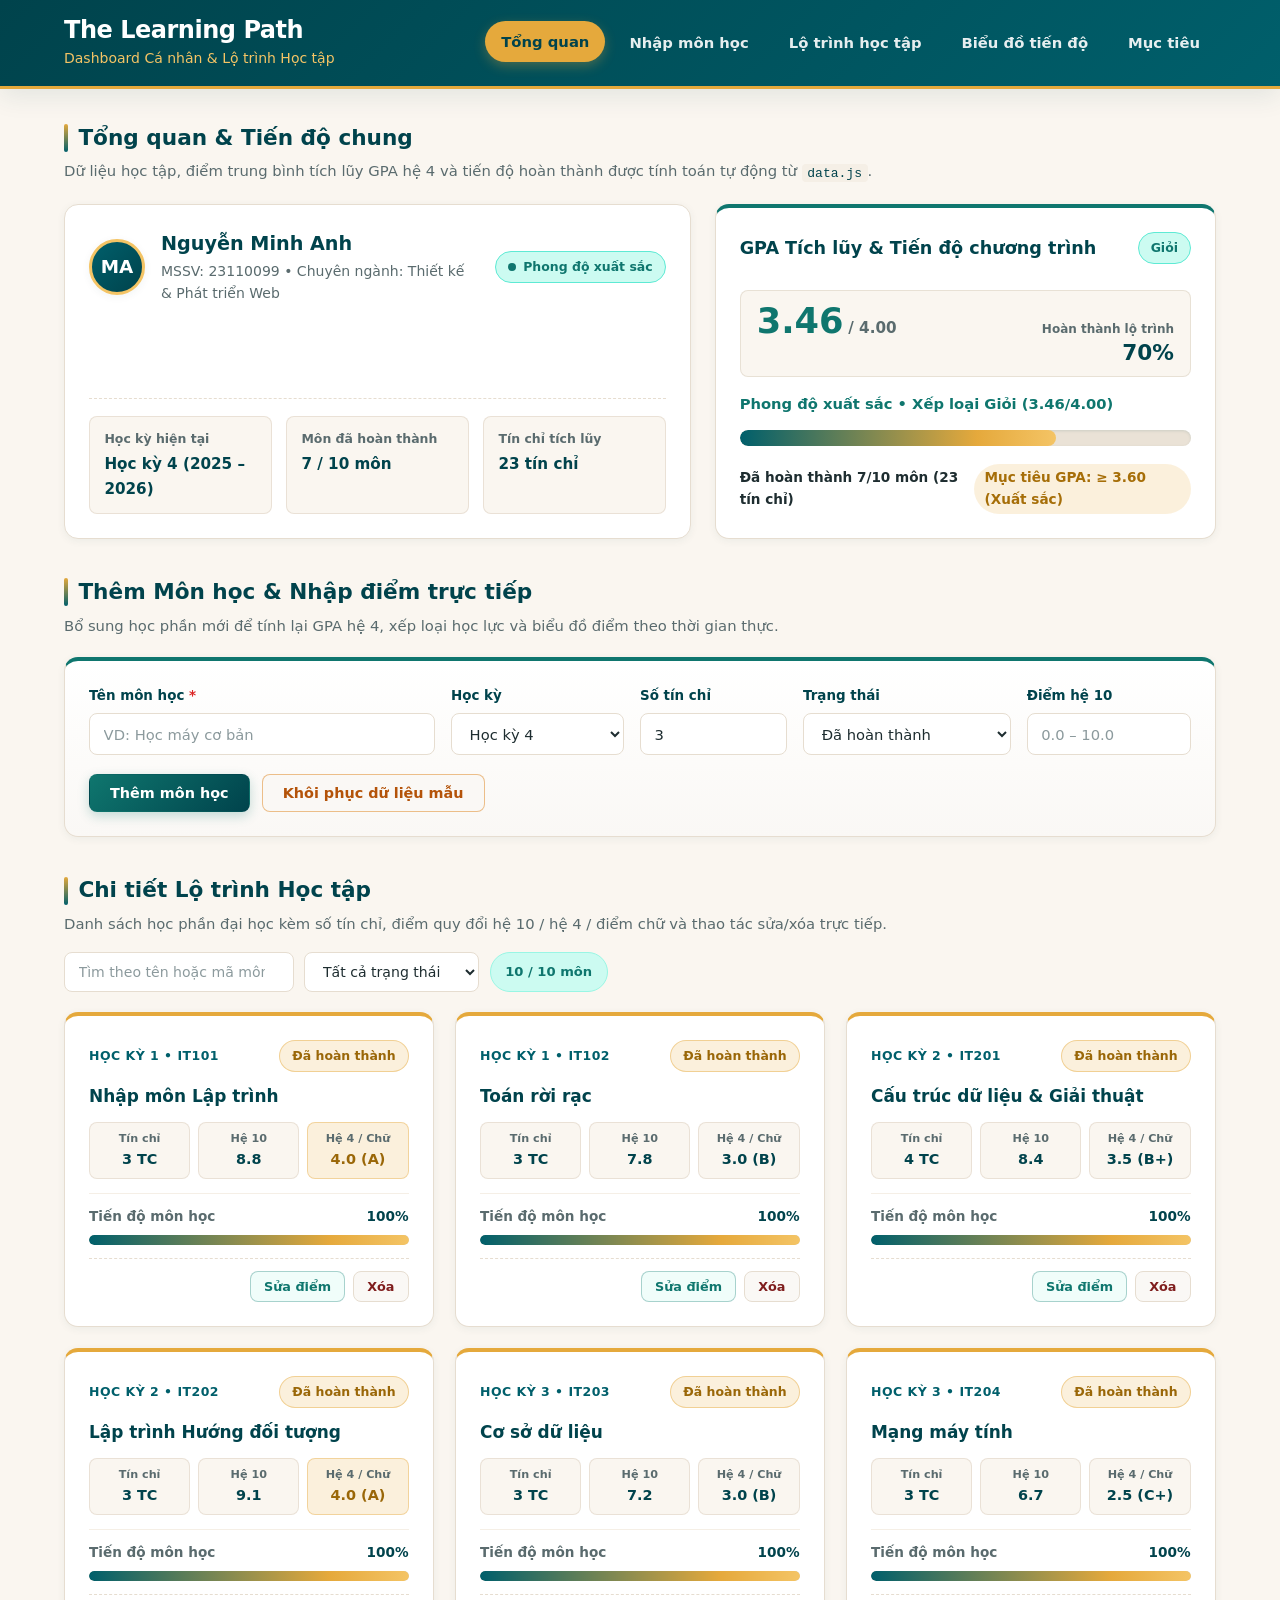
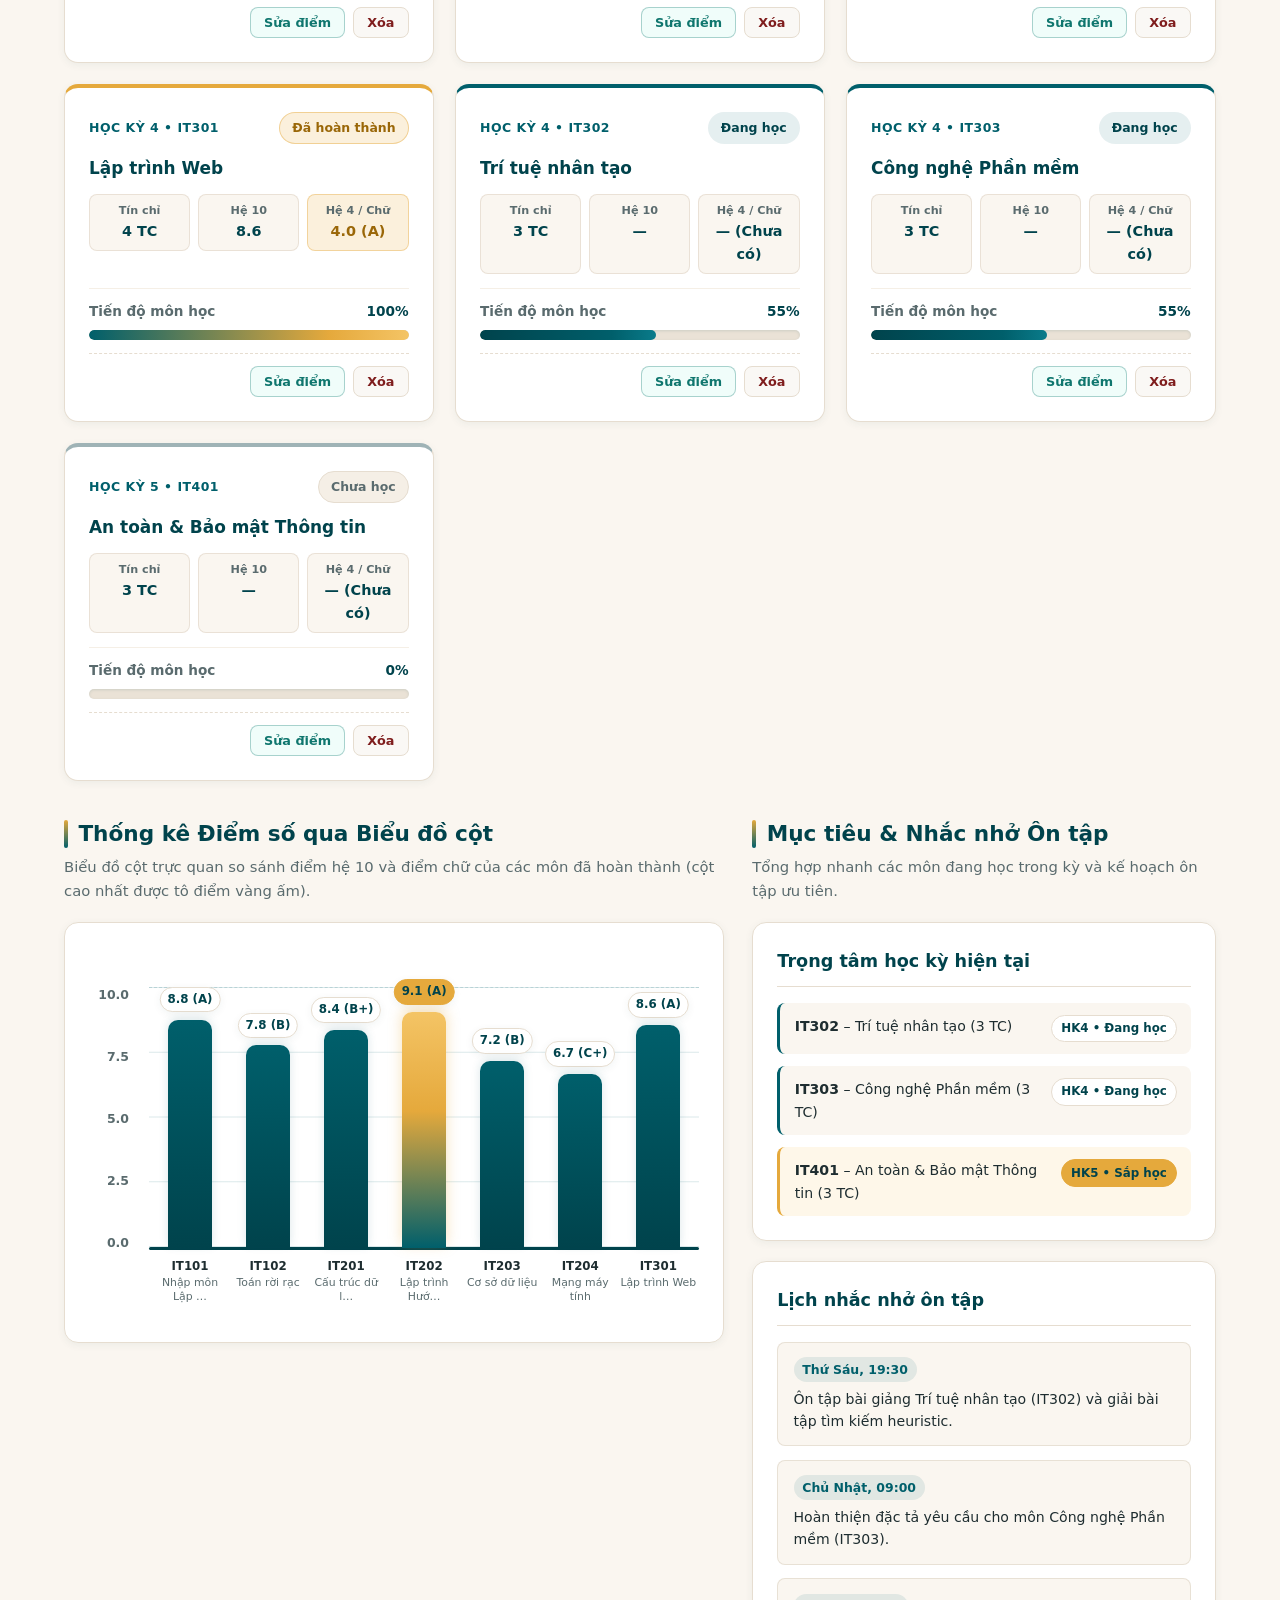
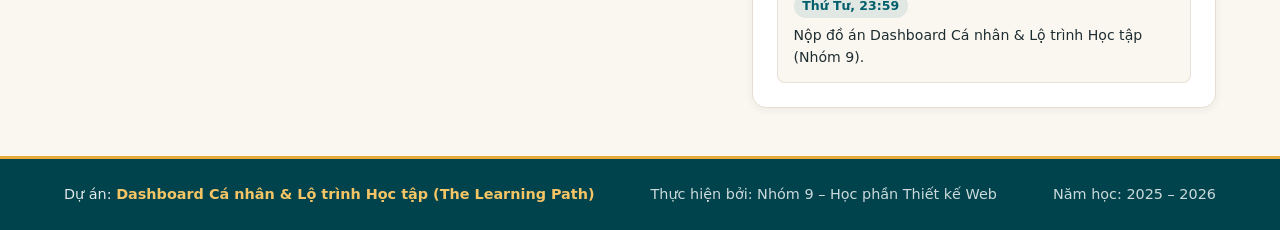
==== commit 98c12540: "go roi folder" ====
--- a/index.html
+++ b/index.html
@@ -25,6 +25,9 @@
                         <a class="nav-link" href="#overview">Tổng quan</a>
                     </li>
                     <li class="nav-item">
+                        <a class="nav-link" href="#grade-input">Nhập môn học</a>
+                    </li>
+                    <li class="nav-item">
                         <a class="nav-link" href="#learning-path">Lộ trình học tập</a>
                     </li>
                     <li class="nav-item">
@@ -110,19 +113,98 @@
             </div>
         </section>
 
-        <!-- Thẻ <section>: Phân khu 2 - Chi tiết Lộ trình Học tập, hiển thị động toàn bộ môn học từ data.js kèm bộ lọc trạng thái -->
+        <!-- Thẻ <section>: Phân khu nhập liệu - Cho phép sinh viên thêm môn học mới, nhập điểm và khôi phục dữ liệu mẫu trực tiếp -->
+        <section id="grade-input" class="dashboard-section grade-input-section" aria-labelledby="grade-input-heading">
+            <div class="section-header">
+                <h2 id="grade-input-heading" class="section-title">Thêm Môn học &amp; Nhập điểm trực tiếp</h2>
+                <p class="section-desc">Bổ sung học phần mới để tính lại GPA hệ 4, xếp loại học lực và biểu đồ điểm theo thời gian thực.</p>
+            </div>
+
+            <div class="card grade-form-card">
+                <form id="course-form" class="grade-form" novalidate>
+                    <div class="form-grid">
+                        <!-- Trường nhập tên môn học -->
+                        <div class="form-group form-group--wide">
+                            <label class="form-label" for="input-course-name">Tên môn học <span class="required-mark" aria-hidden="true">*</span></label>
+                            <input type="text" id="input-course-name" name="tenMon" class="form-control" placeholder="VD: Học máy cơ bản" required autocomplete="off">
+                        </div>
+
+                        <!-- Trường chọn học kỳ từ HK1 đến HK8 -->
+                        <div class="form-group">
+                            <label class="form-label" for="input-semester">Học kỳ</label>
+                            <select id="input-semester" name="hocKy" class="form-control">
+                                <option value="1">Học kỳ 1</option>
+                                <option value="2">Học kỳ 2</option>
+                                <option value="3">Học kỳ 3</option>
+                                <option value="4" selected>Học kỳ 4</option>
+                                <option value="5">Học kỳ 5</option>
+                                <option value="6">Học kỳ 6</option>
+                                <option value="7">Học kỳ 7</option>
+                                <option value="8">Học kỳ 8</option>
+                            </select>
+                        </div>
+
+                        <!-- Trường nhập số tín chỉ (1 - 10) -->
+                        <div class="form-group">
+                            <label class="form-label" for="input-credits">Số tín chỉ</label>
+                            <input type="number" id="input-credits" name="soTinChi" class="form-control" min="1" max="10" value="3" required>
+                        </div>
+
+                        <!-- Trường chọn trạng thái môn học -->
+                        <div class="form-group">
+                            <label class="form-label" for="input-status">Trạng thái</label>
+                            <select id="input-status" name="trangThai" class="form-control">
+                                <option value="da_hoan_thanh" selected>Đã hoàn thành</option>
+                                <option value="dang_hoc">Đang học</option>
+                                <option value="chua_hoc">Chưa học</option>
+                            </select>
+                        </div>
+
+                        <!-- Trường nhập điểm hệ 10 (tự động khóa khi trạng thái khác Đã hoàn thành) -->
+                        <div class="form-group">
+                            <label class="form-label" for="input-score">Điểm hệ 10</label>
+                            <input type="number" id="input-score" name="diemHe10" class="form-control" step="0.1" min="0" max="10" placeholder="0.0 – 10.0">
+                        </div>
+                    </div>
+
+                    <!-- Nhóm nút thao tác chính và khôi phục dữ liệu mẫu -->
+                    <div class="form-actions">
+                        <button type="submit" id="btn-add-course" class="btn btn--primary">Thêm môn học</button>
+                        <button type="button" id="btn-reset-data" class="btn btn--secondary">Khôi phục dữ liệu mẫu</button>
+                    </div>
+                </form>
+
+                <!-- Vùng hiển thị thông báo kiểm tra lỗi hoặc xác nhận thành công (không dùng alert) -->
+                <div id="form-message" class="form-message" role="status" aria-live="polite"></div>
+            </div>
+        </section>
+
+        <!-- Thẻ <section>: Phân khu 2 - Chi tiết Lộ trình Học tập, hiển thị động toàn bộ môn học kèm bộ lọc và tìm kiếm -->
         <section id="learning-path" class="dashboard-section path-section" aria-labelledby="path-heading">
             <div class="section-header section-header--with-actions">
                 <div>
                     <h2 id="path-heading" class="section-title">Chi tiết Lộ trình Học tập</h2>
-                    <p class="section-desc">Danh sách học phần đại học kèm số tín chỉ, điểm quy đổi hệ 10 / hệ 4 / điểm chữ và thanh tiến độ.</p>
+                    <p class="section-desc">Danh sách học phần đại học kèm số tín chỉ, điểm quy đổi hệ 10 / hệ 4 / điểm chữ và thao tác sửa/xóa trực tiếp.</p>
                 </div>
 
-                <div class="filter-bar" role="group" aria-label="Lọc môn học theo trạng thái">
-                    <button type="button" class="filter-btn filter-btn--active" data-filter="tat_ca">Tất cả</button>
-                    <button type="button" class="filter-btn" data-filter="da_hoan_thanh">Đã hoàn thành</button>
-                    <button type="button" class="filter-btn" data-filter="dang_hoc">Đang học</button>
-                    <button type="button" class="filter-btn" data-filter="chua_hoc">Chưa học</button>
+                <!-- Thanh công cụ tìm kiếm theo tên môn và lọc nhanh theo trạng thái -->
+                <div class="course-toolbar" role="search" aria-label="Tìm kiếm và lọc môn học">
+                    <div class="search-box">
+                        <label class="sr-only" for="search-course">Tìm kiếm theo tên môn</label>
+                        <input type="search" id="search-course" class="form-control toolbar-search" placeholder="Tìm theo tên hoặc mã môn..." autocomplete="off">
+                    </div>
+
+                    <div class="filter-select-box">
+                        <label class="sr-only" for="filter-status">Lọc theo trạng thái</label>
+                        <select id="filter-status" class="form-control toolbar-select">
+                            <option value="tat_ca">Tất cả trạng thái</option>
+                            <option value="da_hoan_thanh">Đã hoàn thành</option>
+                            <option value="dang_hoc">Đang học</option>
+                            <option value="chua_hoc">Chưa học</option>
+                        </select>
+                    </div>
+
+                    <span id="course-filter-count" class="toolbar-count">0 môn</span>
                 </div>
             </div>
 
--- a/css/style.css
+++ b/css/style.css
@@ -183,6 +183,7 @@
 }
 
 .overview-section,
+.grade-input-section,
 .path-section {
     grid-column: 1 / -1;
 }
@@ -1082,6 +1083,372 @@
 
     .bar-chart {
         min-width: 480px;
+    }
+}
+
+/* 8. Form nhập liệu, Thanh tìm kiếm/lọc & Nút thao tác Sửa/Xóa môn học */
+.sr-only {
+    position: absolute;
+    width: 1px;
+    height: 1px;
+    padding: 0;
+    margin: -1px;
+    overflow: hidden;
+    clip: rect(0, 0, 0, 0);
+    white-space: nowrap;
+    border: 0;
+}
+
+.grade-form-card {
+    background: linear-gradient(180deg, #FFFFFF 0%, #FAF8F5 100%);
+    border-top: 4px solid #0F766E;
+}
+
+.grade-form {
+    display: flex;
+    flex-direction: column;
+    gap: 1.15rem;
+}
+
+/* Lưới ô nhập liệu tự cân đối 1 hàng trên màn hình lớn và xếp dọc trên thiết bị nhỏ */
+.form-grid {
+    display: grid;
+    grid-template-columns: 2fr 1fr 0.85fr 1.2fr 0.95fr;
+    gap: 1rem;
+    align-items: end;
+}
+
+.form-group {
+    display: flex;
+    flex-direction: column;
+    gap: 0.4rem;
+}
+
+.form-label {
+    font-size: 0.84rem;
+    font-weight: 700;
+    color: var(--color-primary-dark);
+}
+
+.required-mark {
+    color: #DC2626;
+}
+
+.form-control {
+    width: 100%;
+    height: 42px;
+    padding: 0.55rem 0.85rem;
+    font-family: inherit;
+    font-size: 0.92rem;
+    color: var(--color-text);
+    background-color: #FFFFFF;
+    border: 1.5px solid var(--color-border);
+    border-radius: var(--radius-sm);
+    transition: border-color var(--transition-base), box-shadow var(--transition-base), background-color var(--transition-base);
+}
+
+.form-control::placeholder {
+    color: #8C9A9D;
+}
+
+.form-control:hover:not(:disabled) {
+    border-color: #9FB9BC;
+}
+
+.form-control:focus {
+    outline: none;
+    border-color: #0F766E;
+    box-shadow: 0 0 0 3px rgba(15, 118, 110, 0.18);
+    background-color: #FFFFFF;
+}
+
+.form-control:disabled {
+    background-color: #F2ECE3;
+    color: #8A9698;
+    border-style: dashed;
+    cursor: not-allowed;
+}
+
+.form-actions {
+    display: flex;
+    align-items: center;
+    flex-wrap: wrap;
+    gap: 0.75rem;
+}
+
+/* Nút bấm chính (Teal) và nút phụ (Vàng ấm / Kem) */
+.btn {
+    display: inline-flex;
+    align-items: center;
+    justify-content: center;
+    gap: 0.45rem;
+    padding: 0.65rem 1.25rem;
+    font-family: inherit;
+    font-size: 0.9rem;
+    font-weight: 700;
+    border-radius: var(--radius-sm);
+    border: 1.5px solid transparent;
+    cursor: pointer;
+    transition: background-color var(--transition-base), color var(--transition-base), border-color var(--transition-base), transform var(--transition-base), box-shadow var(--transition-base);
+}
+
+.btn:active {
+    transform: scale(0.97);
+}
+
+.btn--primary {
+    background: linear-gradient(135deg, #0F766E 0%, var(--color-primary-dark) 100%);
+    color: #FFFFFF;
+    box-shadow: 0 4px 12px rgba(15, 118, 110, 0.24);
+}
+
+.btn--primary:hover,
+.btn--primary:focus-visible {
+    background: linear-gradient(135deg, #115E59 0%, #00353D 100%);
+    transform: translateY(-1px);
+    box-shadow: 0 6px 16px rgba(15, 118, 110, 0.32);
+    outline: none;
+}
+
+.btn--secondary {
+    background-color: #FAF8F5;
+    color: #B45309;
+    border-color: rgba(217, 119, 6, 0.45);
+}
+
+.btn--secondary:hover,
+.btn--secondary:focus-visible {
+    background-color: #FEF3C7;
+    color: #92400E;
+    border-color: #D97706;
+    transform: translateY(-1px);
+    outline: none;
+}
+
+/* Hộp thông báo xác nhận / cảnh báo lỗi ngay dưới form */
+.form-message {
+    margin-top: 1rem;
+    padding: 0.7rem 1rem;
+    border-radius: var(--radius-sm);
+    border: 1px solid transparent;
+    font-size: 0.88rem;
+    font-weight: 600;
+    line-height: 1.45;
+}
+
+.form-message:empty {
+    display: none;
+    margin-top: 0;
+}
+
+.form-message--success {
+    color: #0F766E;
+    background-color: #CCFBF1;
+    border-color: #5EEAD4;
+}
+
+.form-message--error {
+    color: #DC2626;
+    background-color: #FEE2E2;
+    border-color: #FCA5A5;
+}
+
+.form-message--info {
+    color: #B45309;
+    background-color: #FEF3C7;
+    border-color: #FCD34D;
+}
+
+/* Thanh công cụ tìm kiếm & lọc trạng thái phía trên danh sách môn học */
+.course-toolbar {
+    display: flex;
+    align-items: center;
+    flex-wrap: wrap;
+    gap: 0.65rem;
+}
+
+.search-box {
+    min-width: 230px;
+    flex: 1 1 230px;
+}
+
+.filter-select-box {
+    min-width: 175px;
+}
+
+.toolbar-search,
+.toolbar-select {
+    height: 40px;
+    font-size: 0.88rem;
+}
+
+.toolbar-count {
+    display: inline-flex;
+    align-items: center;
+    height: 40px;
+    padding: 0 0.9rem;
+    font-size: 0.82rem;
+    font-weight: 700;
+    color: #0F766E;
+    background-color: #CCFBF1;
+    border: 1px solid #99F6E4;
+    border-radius: var(--radius-pill);
+    white-space: nowrap;
+}
+
+/* Khu vực nút thao tác Sửa điểm & Xóa trên từng thẻ môn học */
+.course-actions {
+    display: flex;
+    align-items: center;
+    justify-content: flex-end;
+    gap: 0.5rem;
+    padding-top: 0.75rem;
+    border-top: 1px dashed var(--color-border);
+}
+
+.action-btn {
+    display: inline-flex;
+    align-items: center;
+    justify-content: center;
+    padding: 0.42rem 0.82rem;
+    font-family: inherit;
+    font-size: 0.8rem;
+    font-weight: 700;
+    border-radius: var(--radius-sm);
+    border: 1px solid transparent;
+    cursor: pointer;
+    transition: background-color var(--transition-base), color var(--transition-base), border-color var(--transition-base), transform var(--transition-base);
+}
+
+.action-btn:active {
+    transform: scale(0.96);
+}
+
+.action-btn--edit {
+    color: #0F766E;
+    background-color: #F0FDFA;
+    border-color: rgba(15, 118, 110, 0.32);
+}
+
+.action-btn--edit:hover,
+.action-btn--edit:focus-visible {
+    background-color: #D97706;
+    color: #FFFFFF;
+    border-color: #D97706;
+    outline: none;
+}
+
+.action-btn--delete {
+    color: #7F1D1D;
+    background-color: #FAF8F5;
+    border-color: #E6DDD0;
+}
+
+.action-btn--delete:hover,
+.action-btn--delete:focus-visible {
+    background-color: #DC2626;
+    color: #FFFFFF;
+    border-color: #DC2626;
+    outline: none;
+}
+
+/* Khung chỉnh sửa điểm & trạng thái trực tiếp trên thẻ môn học */
+.course-edit-panel {
+    display: flex;
+    flex-direction: column;
+    gap: 0.7rem;
+    padding: 0.85rem;
+    background-color: #FAF8F5;
+    border: 1.5px solid rgba(15, 118, 110, 0.35);
+    border-radius: var(--radius-sm);
+}
+
+.course-edit-row {
+    display: grid;
+    grid-template-columns: 1.25fr 0.85fr;
+    gap: 0.6rem;
+}
+
+.course-edit-field {
+    display: flex;
+    flex-direction: column;
+    gap: 0.25rem;
+}
+
+.course-edit-label {
+    font-size: 0.74rem;
+    font-weight: 700;
+    color: var(--color-primary-dark);
+}
+
+.course-edit-control {
+    height: 36px;
+    padding: 0.35rem 0.6rem;
+    font-size: 0.84rem;
+}
+
+.course-edit-actions {
+    display: flex;
+    align-items: center;
+    justify-content: flex-end;
+    gap: 0.45rem;
+}
+
+.action-btn--save {
+    background-color: #0F766E;
+    color: #FFFFFF;
+    border-color: #0F766E;
+}
+
+.action-btn--save:hover {
+    background-color: #115E59;
+}
+
+.action-btn--cancel {
+    background-color: #FFFFFF;
+    color: var(--color-text-muted);
+    border-color: var(--color-border);
+}
+
+.action-btn--cancel:hover {
+    background-color: var(--color-surface-soft);
+    color: var(--color-text);
+}
+
+/* Responsive cho Form nhập liệu & Thanh công cụ lọc */
+@media (max-width: 1024px) {
+    .form-grid {
+        grid-template-columns: repeat(2, minmax(0, 1fr));
+    }
+
+    .form-group--wide {
+        grid-column: 1 / -1;
+    }
+}
+
+@media (max-width: 640px) {
+    .form-grid {
+        grid-template-columns: 1fr;
+    }
+
+    .form-actions {
+        flex-direction: column;
+        align-items: stretch;
+    }
+
+    .course-toolbar {
+        width: 100%;
+    }
+
+    .search-box,
+    .filter-select-box {
+        width: 100%;
+        min-width: 0;
+        flex: 1 1 100%;
+    }
+
+    .course-edit-row {
+        grid-template-columns: 1fr;
     }
 }
 
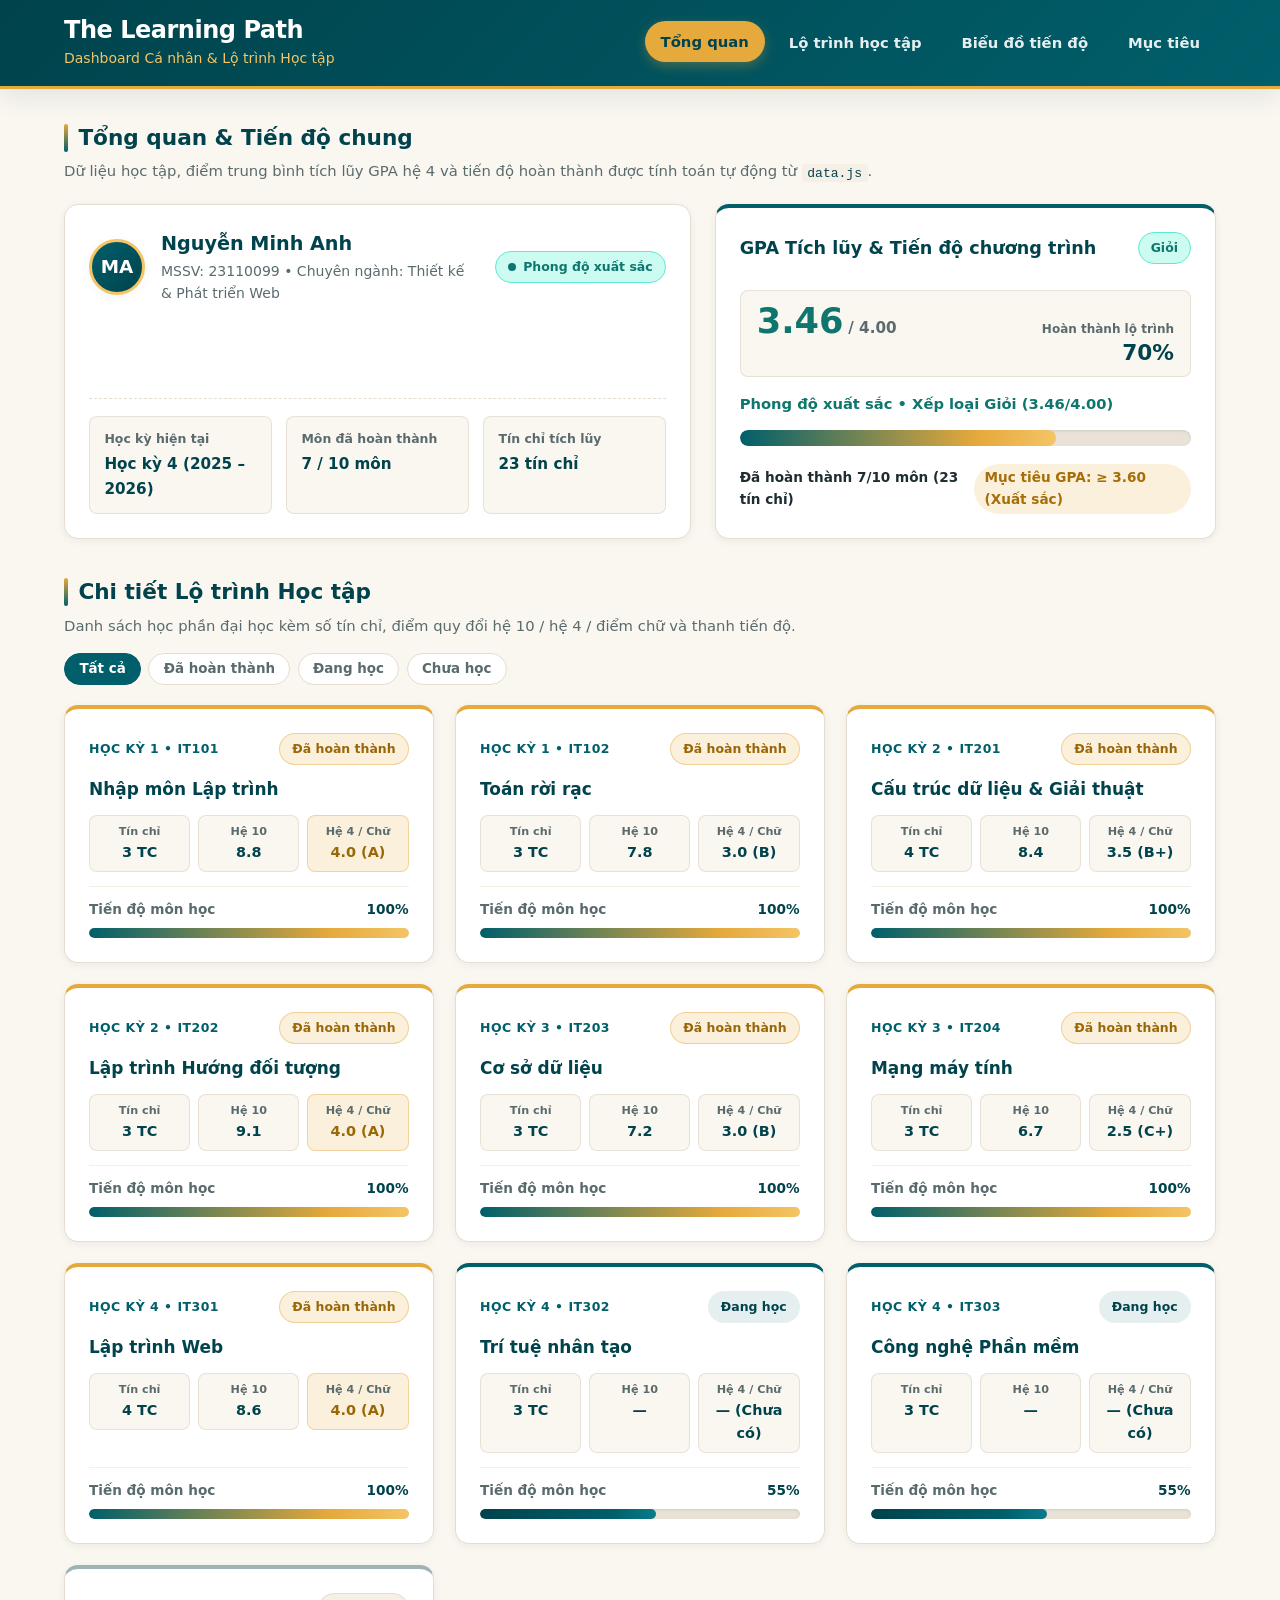
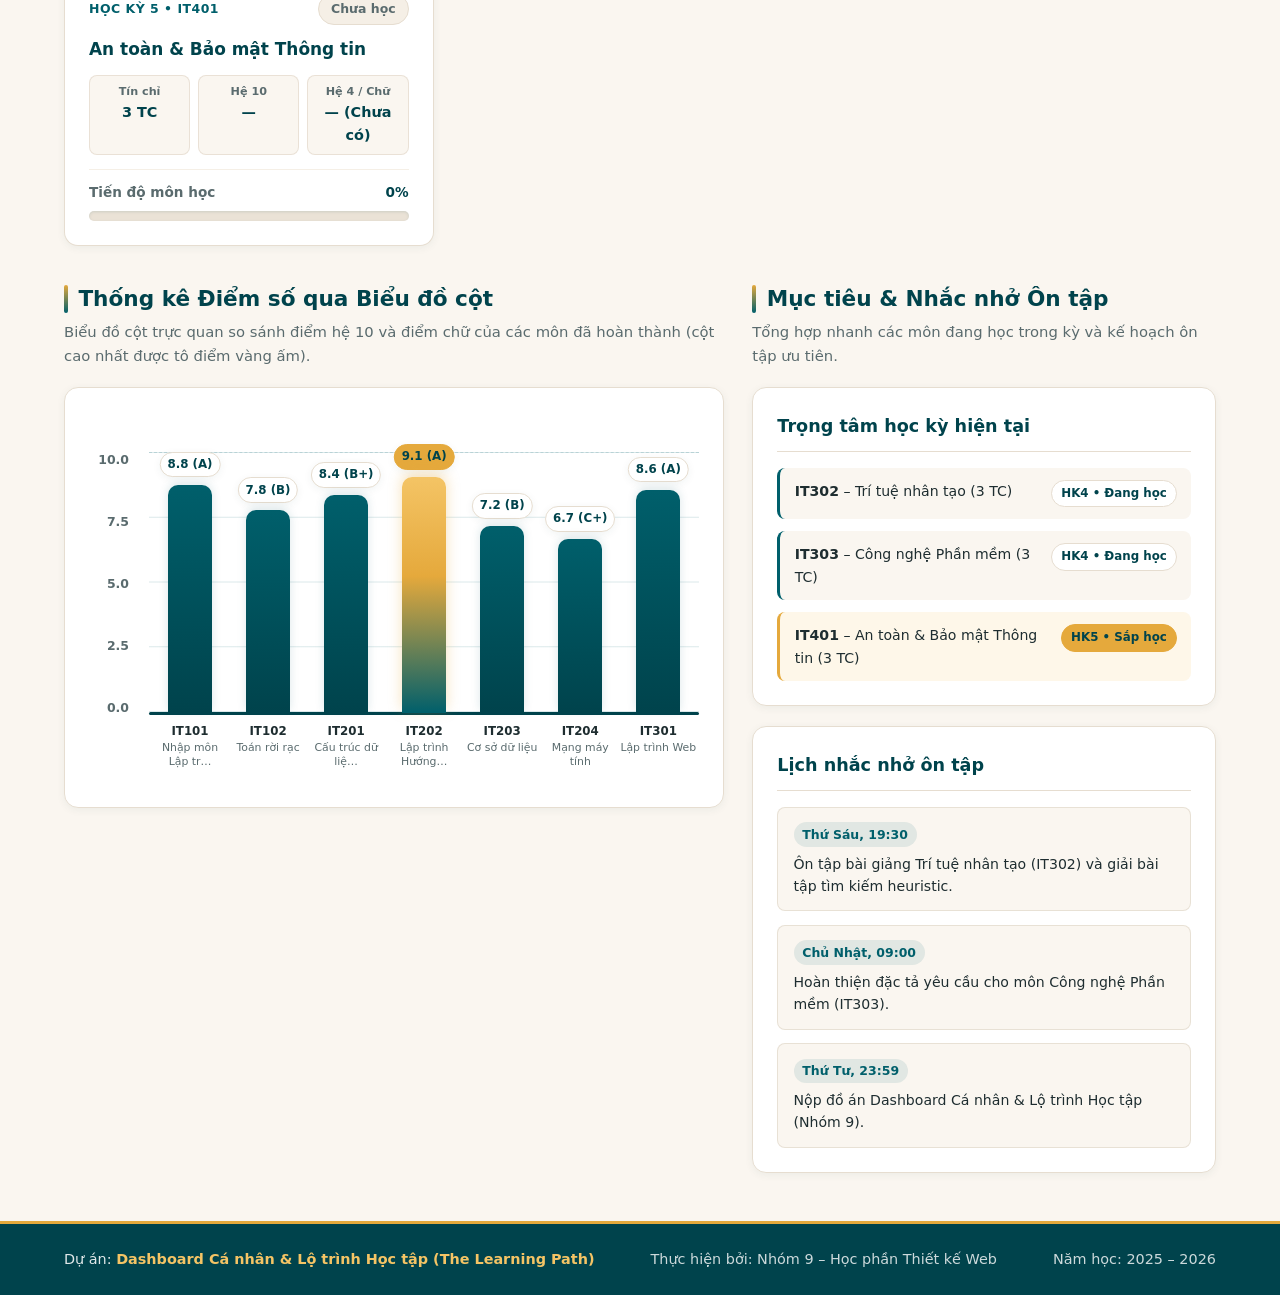
==== commit 4385a997: "Merge branch 'develop' into feature/CSS_HTML" ====
--- a/index.html
+++ b/index.html
@@ -25,9 +25,6 @@
                         <a class="nav-link" href="#overview">Tổng quan</a>
                     </li>
                     <li class="nav-item">
-                        <a class="nav-link" href="#grade-input">Nhập môn học</a>
-                    </li>
-                    <li class="nav-item">
                         <a class="nav-link" href="#learning-path">Lộ trình học tập</a>
                     </li>
                     <li class="nav-item">
@@ -113,98 +110,19 @@
             </div>
         </section>
 
-        <!-- Thẻ <section>: Phân khu nhập liệu - Cho phép sinh viên thêm môn học mới, nhập điểm và khôi phục dữ liệu mẫu trực tiếp -->
-        <section id="grade-input" class="dashboard-section grade-input-section" aria-labelledby="grade-input-heading">
-            <div class="section-header">
-                <h2 id="grade-input-heading" class="section-title">Thêm Môn học &amp; Nhập điểm trực tiếp</h2>
-                <p class="section-desc">Bổ sung học phần mới để tính lại GPA hệ 4, xếp loại học lực và biểu đồ điểm theo thời gian thực.</p>
-            </div>
-
-            <div class="card grade-form-card">
-                <form id="course-form" class="grade-form" novalidate>
-                    <div class="form-grid">
-                        <!-- Trường nhập tên môn học -->
-                        <div class="form-group form-group--wide">
-                            <label class="form-label" for="input-course-name">Tên môn học <span class="required-mark" aria-hidden="true">*</span></label>
-                            <input type="text" id="input-course-name" name="tenMon" class="form-control" placeholder="VD: Học máy cơ bản" required autocomplete="off">
-                        </div>
-
-                        <!-- Trường chọn học kỳ từ HK1 đến HK8 -->
-                        <div class="form-group">
-                            <label class="form-label" for="input-semester">Học kỳ</label>
-                            <select id="input-semester" name="hocKy" class="form-control">
-                                <option value="1">Học kỳ 1</option>
-                                <option value="2">Học kỳ 2</option>
-                                <option value="3">Học kỳ 3</option>
-                                <option value="4" selected>Học kỳ 4</option>
-                                <option value="5">Học kỳ 5</option>
-                                <option value="6">Học kỳ 6</option>
-                                <option value="7">Học kỳ 7</option>
-                                <option value="8">Học kỳ 8</option>
-                            </select>
-                        </div>
-
-                        <!-- Trường nhập số tín chỉ (1 - 10) -->
-                        <div class="form-group">
-                            <label class="form-label" for="input-credits">Số tín chỉ</label>
-                            <input type="number" id="input-credits" name="soTinChi" class="form-control" min="1" max="10" value="3" required>
-                        </div>
-
-                        <!-- Trường chọn trạng thái môn học -->
-                        <div class="form-group">
-                            <label class="form-label" for="input-status">Trạng thái</label>
-                            <select id="input-status" name="trangThai" class="form-control">
-                                <option value="da_hoan_thanh" selected>Đã hoàn thành</option>
-                                <option value="dang_hoc">Đang học</option>
-                                <option value="chua_hoc">Chưa học</option>
-                            </select>
-                        </div>
-
-                        <!-- Trường nhập điểm hệ 10 (tự động khóa khi trạng thái khác Đã hoàn thành) -->
-                        <div class="form-group">
-                            <label class="form-label" for="input-score">Điểm hệ 10</label>
-                            <input type="number" id="input-score" name="diemHe10" class="form-control" step="0.1" min="0" max="10" placeholder="0.0 – 10.0">
-                        </div>
-                    </div>
-
-                    <!-- Nhóm nút thao tác chính và khôi phục dữ liệu mẫu -->
-                    <div class="form-actions">
-                        <button type="submit" id="btn-add-course" class="btn btn--primary">Thêm môn học</button>
-                        <button type="button" id="btn-reset-data" class="btn btn--secondary">Khôi phục dữ liệu mẫu</button>
-                    </div>
-                </form>
-
-                <!-- Vùng hiển thị thông báo kiểm tra lỗi hoặc xác nhận thành công (không dùng alert) -->
-                <div id="form-message" class="form-message" role="status" aria-live="polite"></div>
-            </div>
-        </section>
-
-        <!-- Thẻ <section>: Phân khu 2 - Chi tiết Lộ trình Học tập, hiển thị động toàn bộ môn học kèm bộ lọc và tìm kiếm -->
+        <!-- Thẻ <section>: Phân khu 2 - Chi tiết Lộ trình Học tập, hiển thị động toàn bộ môn học từ data.js kèm bộ lọc trạng thái -->
         <section id="learning-path" class="dashboard-section path-section" aria-labelledby="path-heading">
             <div class="section-header section-header--with-actions">
                 <div>
                     <h2 id="path-heading" class="section-title">Chi tiết Lộ trình Học tập</h2>
-                    <p class="section-desc">Danh sách học phần đại học kèm số tín chỉ, điểm quy đổi hệ 10 / hệ 4 / điểm chữ và thao tác sửa/xóa trực tiếp.</p>
+                    <p class="section-desc">Danh sách học phần đại học kèm số tín chỉ, điểm quy đổi hệ 10 / hệ 4 / điểm chữ và thanh tiến độ.</p>
                 </div>
 
-                <!-- Thanh công cụ tìm kiếm theo tên môn và lọc nhanh theo trạng thái -->
-                <div class="course-toolbar" role="search" aria-label="Tìm kiếm và lọc môn học">
-                    <div class="search-box">
-                        <label class="sr-only" for="search-course">Tìm kiếm theo tên môn</label>
-                        <input type="search" id="search-course" class="form-control toolbar-search" placeholder="Tìm theo tên hoặc mã môn..." autocomplete="off">
-                    </div>
-
-                    <div class="filter-select-box">
-                        <label class="sr-only" for="filter-status">Lọc theo trạng thái</label>
-                        <select id="filter-status" class="form-control toolbar-select">
-                            <option value="tat_ca">Tất cả trạng thái</option>
-                            <option value="da_hoan_thanh">Đã hoàn thành</option>
-                            <option value="dang_hoc">Đang học</option>
-                            <option value="chua_hoc">Chưa học</option>
-                        </select>
-                    </div>
-
-                    <span id="course-filter-count" class="toolbar-count">0 môn</span>
+                <div class="filter-bar" role="group" aria-label="Lọc môn học theo trạng thái">
+                    <button type="button" class="filter-btn filter-btn--active" data-filter="tat_ca">Tất cả</button>
+                    <button type="button" class="filter-btn" data-filter="da_hoan_thanh">Đã hoàn thành</button>
+                    <button type="button" class="filter-btn" data-filter="dang_hoc">Đang học</button>
+                    <button type="button" class="filter-btn" data-filter="chua_hoc">Chưa học</button>
                 </div>
             </div>
 
--- a/css/style.css
+++ b/css/style.css
@@ -183,7 +183,6 @@
 }
 
 .overview-section,
-.grade-input-section,
 .path-section {
     grid-column: 1 / -1;
 }
@@ -1083,372 +1082,6 @@
 
     .bar-chart {
         min-width: 480px;
-    }
-}
-
-/* 8. Form nhập liệu, Thanh tìm kiếm/lọc & Nút thao tác Sửa/Xóa môn học */
-.sr-only {
-    position: absolute;
-    width: 1px;
-    height: 1px;
-    padding: 0;
-    margin: -1px;
-    overflow: hidden;
-    clip: rect(0, 0, 0, 0);
-    white-space: nowrap;
-    border: 0;
-}
-
-.grade-form-card {
-    background: linear-gradient(180deg, #FFFFFF 0%, #FAF8F5 100%);
-    border-top: 4px solid #0F766E;
-}
-
-.grade-form {
-    display: flex;
-    flex-direction: column;
-    gap: 1.15rem;
-}
-
-/* Lưới ô nhập liệu tự cân đối 1 hàng trên màn hình lớn và xếp dọc trên thiết bị nhỏ */
-.form-grid {
-    display: grid;
-    grid-template-columns: 2fr 1fr 0.85fr 1.2fr 0.95fr;
-    gap: 1rem;
-    align-items: end;
-}
-
-.form-group {
-    display: flex;
-    flex-direction: column;
-    gap: 0.4rem;
-}
-
-.form-label {
-    font-size: 0.84rem;
-    font-weight: 700;
-    color: var(--color-primary-dark);
-}
-
-.required-mark {
-    color: #DC2626;
-}
-
-.form-control {
-    width: 100%;
-    height: 42px;
-    padding: 0.55rem 0.85rem;
-    font-family: inherit;
-    font-size: 0.92rem;
-    color: var(--color-text);
-    background-color: #FFFFFF;
-    border: 1.5px solid var(--color-border);
-    border-radius: var(--radius-sm);
-    transition: border-color var(--transition-base), box-shadow var(--transition-base), background-color var(--transition-base);
-}
-
-.form-control::placeholder {
-    color: #8C9A9D;
-}
-
-.form-control:hover:not(:disabled) {
-    border-color: #9FB9BC;
-}
-
-.form-control:focus {
-    outline: none;
-    border-color: #0F766E;
-    box-shadow: 0 0 0 3px rgba(15, 118, 110, 0.18);
-    background-color: #FFFFFF;
-}
-
-.form-control:disabled {
-    background-color: #F2ECE3;
-    color: #8A9698;
-    border-style: dashed;
-    cursor: not-allowed;
-}
-
-.form-actions {
-    display: flex;
-    align-items: center;
-    flex-wrap: wrap;
-    gap: 0.75rem;
-}
-
-/* Nút bấm chính (Teal) và nút phụ (Vàng ấm / Kem) */
-.btn {
-    display: inline-flex;
-    align-items: center;
-    justify-content: center;
-    gap: 0.45rem;
-    padding: 0.65rem 1.25rem;
-    font-family: inherit;
-    font-size: 0.9rem;
-    font-weight: 700;
-    border-radius: var(--radius-sm);
-    border: 1.5px solid transparent;
-    cursor: pointer;
-    transition: background-color var(--transition-base), color var(--transition-base), border-color var(--transition-base), transform var(--transition-base), box-shadow var(--transition-base);
-}
-
-.btn:active {
-    transform: scale(0.97);
-}
-
-.btn--primary {
-    background: linear-gradient(135deg, #0F766E 0%, var(--color-primary-dark) 100%);
-    color: #FFFFFF;
-    box-shadow: 0 4px 12px rgba(15, 118, 110, 0.24);
-}
-
-.btn--primary:hover,
-.btn--primary:focus-visible {
-    background: linear-gradient(135deg, #115E59 0%, #00353D 100%);
-    transform: translateY(-1px);
-    box-shadow: 0 6px 16px rgba(15, 118, 110, 0.32);
-    outline: none;
-}
-
-.btn--secondary {
-    background-color: #FAF8F5;
-    color: #B45309;
-    border-color: rgba(217, 119, 6, 0.45);
-}
-
-.btn--secondary:hover,
-.btn--secondary:focus-visible {
-    background-color: #FEF3C7;
-    color: #92400E;
-    border-color: #D97706;
-    transform: translateY(-1px);
-    outline: none;
-}
-
-/* Hộp thông báo xác nhận / cảnh báo lỗi ngay dưới form */
-.form-message {
-    margin-top: 1rem;
-    padding: 0.7rem 1rem;
-    border-radius: var(--radius-sm);
-    border: 1px solid transparent;
-    font-size: 0.88rem;
-    font-weight: 600;
-    line-height: 1.45;
-}
-
-.form-message:empty {
-    display: none;
-    margin-top: 0;
-}
-
-.form-message--success {
-    color: #0F766E;
-    background-color: #CCFBF1;
-    border-color: #5EEAD4;
-}
-
-.form-message--error {
-    color: #DC2626;
-    background-color: #FEE2E2;
-    border-color: #FCA5A5;
-}
-
-.form-message--info {
-    color: #B45309;
-    background-color: #FEF3C7;
-    border-color: #FCD34D;
-}
-
-/* Thanh công cụ tìm kiếm & lọc trạng thái phía trên danh sách môn học */
-.course-toolbar {
-    display: flex;
-    align-items: center;
-    flex-wrap: wrap;
-    gap: 0.65rem;
-}
-
-.search-box {
-    min-width: 230px;
-    flex: 1 1 230px;
-}
-
-.filter-select-box {
-    min-width: 175px;
-}
-
-.toolbar-search,
-.toolbar-select {
-    height: 40px;
-    font-size: 0.88rem;
-}
-
-.toolbar-count {
-    display: inline-flex;
-    align-items: center;
-    height: 40px;
-    padding: 0 0.9rem;
-    font-size: 0.82rem;
-    font-weight: 700;
-    color: #0F766E;
-    background-color: #CCFBF1;
-    border: 1px solid #99F6E4;
-    border-radius: var(--radius-pill);
-    white-space: nowrap;
-}
-
-/* Khu vực nút thao tác Sửa điểm & Xóa trên từng thẻ môn học */
-.course-actions {
-    display: flex;
-    align-items: center;
-    justify-content: flex-end;
-    gap: 0.5rem;
-    padding-top: 0.75rem;
-    border-top: 1px dashed var(--color-border);
-}
-
-.action-btn {
-    display: inline-flex;
-    align-items: center;
-    justify-content: center;
-    padding: 0.42rem 0.82rem;
-    font-family: inherit;
-    font-size: 0.8rem;
-    font-weight: 700;
-    border-radius: var(--radius-sm);
-    border: 1px solid transparent;
-    cursor: pointer;
-    transition: background-color var(--transition-base), color var(--transition-base), border-color var(--transition-base), transform var(--transition-base);
-}
-
-.action-btn:active {
-    transform: scale(0.96);
-}
-
-.action-btn--edit {
-    color: #0F766E;
-    background-color: #F0FDFA;
-    border-color: rgba(15, 118, 110, 0.32);
-}
-
-.action-btn--edit:hover,
-.action-btn--edit:focus-visible {
-    background-color: #D97706;
-    color: #FFFFFF;
-    border-color: #D97706;
-    outline: none;
-}
-
-.action-btn--delete {
-    color: #7F1D1D;
-    background-color: #FAF8F5;
-    border-color: #E6DDD0;
-}
-
-.action-btn--delete:hover,
-.action-btn--delete:focus-visible {
-    background-color: #DC2626;
-    color: #FFFFFF;
-    border-color: #DC2626;
-    outline: none;
-}
-
-/* Khung chỉnh sửa điểm & trạng thái trực tiếp trên thẻ môn học */
-.course-edit-panel {
-    display: flex;
-    flex-direction: column;
-    gap: 0.7rem;
-    padding: 0.85rem;
-    background-color: #FAF8F5;
-    border: 1.5px solid rgba(15, 118, 110, 0.35);
-    border-radius: var(--radius-sm);
-}
-
-.course-edit-row {
-    display: grid;
-    grid-template-columns: 1.25fr 0.85fr;
-    gap: 0.6rem;
-}
-
-.course-edit-field {
-    display: flex;
-    flex-direction: column;
-    gap: 0.25rem;
-}
-
-.course-edit-label {
-    font-size: 0.74rem;
-    font-weight: 700;
-    color: var(--color-primary-dark);
-}
-
-.course-edit-control {
-    height: 36px;
-    padding: 0.35rem 0.6rem;
-    font-size: 0.84rem;
-}
-
-.course-edit-actions {
-    display: flex;
-    align-items: center;
-    justify-content: flex-end;
-    gap: 0.45rem;
-}
-
-.action-btn--save {
-    background-color: #0F766E;
-    color: #FFFFFF;
-    border-color: #0F766E;
-}
-
-.action-btn--save:hover {
-    background-color: #115E59;
-}
-
-.action-btn--cancel {
-    background-color: #FFFFFF;
-    color: var(--color-text-muted);
-    border-color: var(--color-border);
-}
-
-.action-btn--cancel:hover {
-    background-color: var(--color-surface-soft);
-    color: var(--color-text);
-}
-
-/* Responsive cho Form nhập liệu & Thanh công cụ lọc */
-@media (max-width: 1024px) {
-    .form-grid {
-        grid-template-columns: repeat(2, minmax(0, 1fr));
-    }
-
-    .form-group--wide {
-        grid-column: 1 / -1;
-    }
-}
-
-@media (max-width: 640px) {
-    .form-grid {
-        grid-template-columns: 1fr;
-    }
-
-    .form-actions {
-        flex-direction: column;
-        align-items: stretch;
-    }
-
-    .course-toolbar {
-        width: 100%;
-    }
-
-    .search-box,
-    .filter-select-box {
-        width: 100%;
-        min-width: 0;
-        flex: 1 1 100%;
-    }
-
-    .course-edit-row {
-        grid-template-columns: 1fr;
     }
 }
 
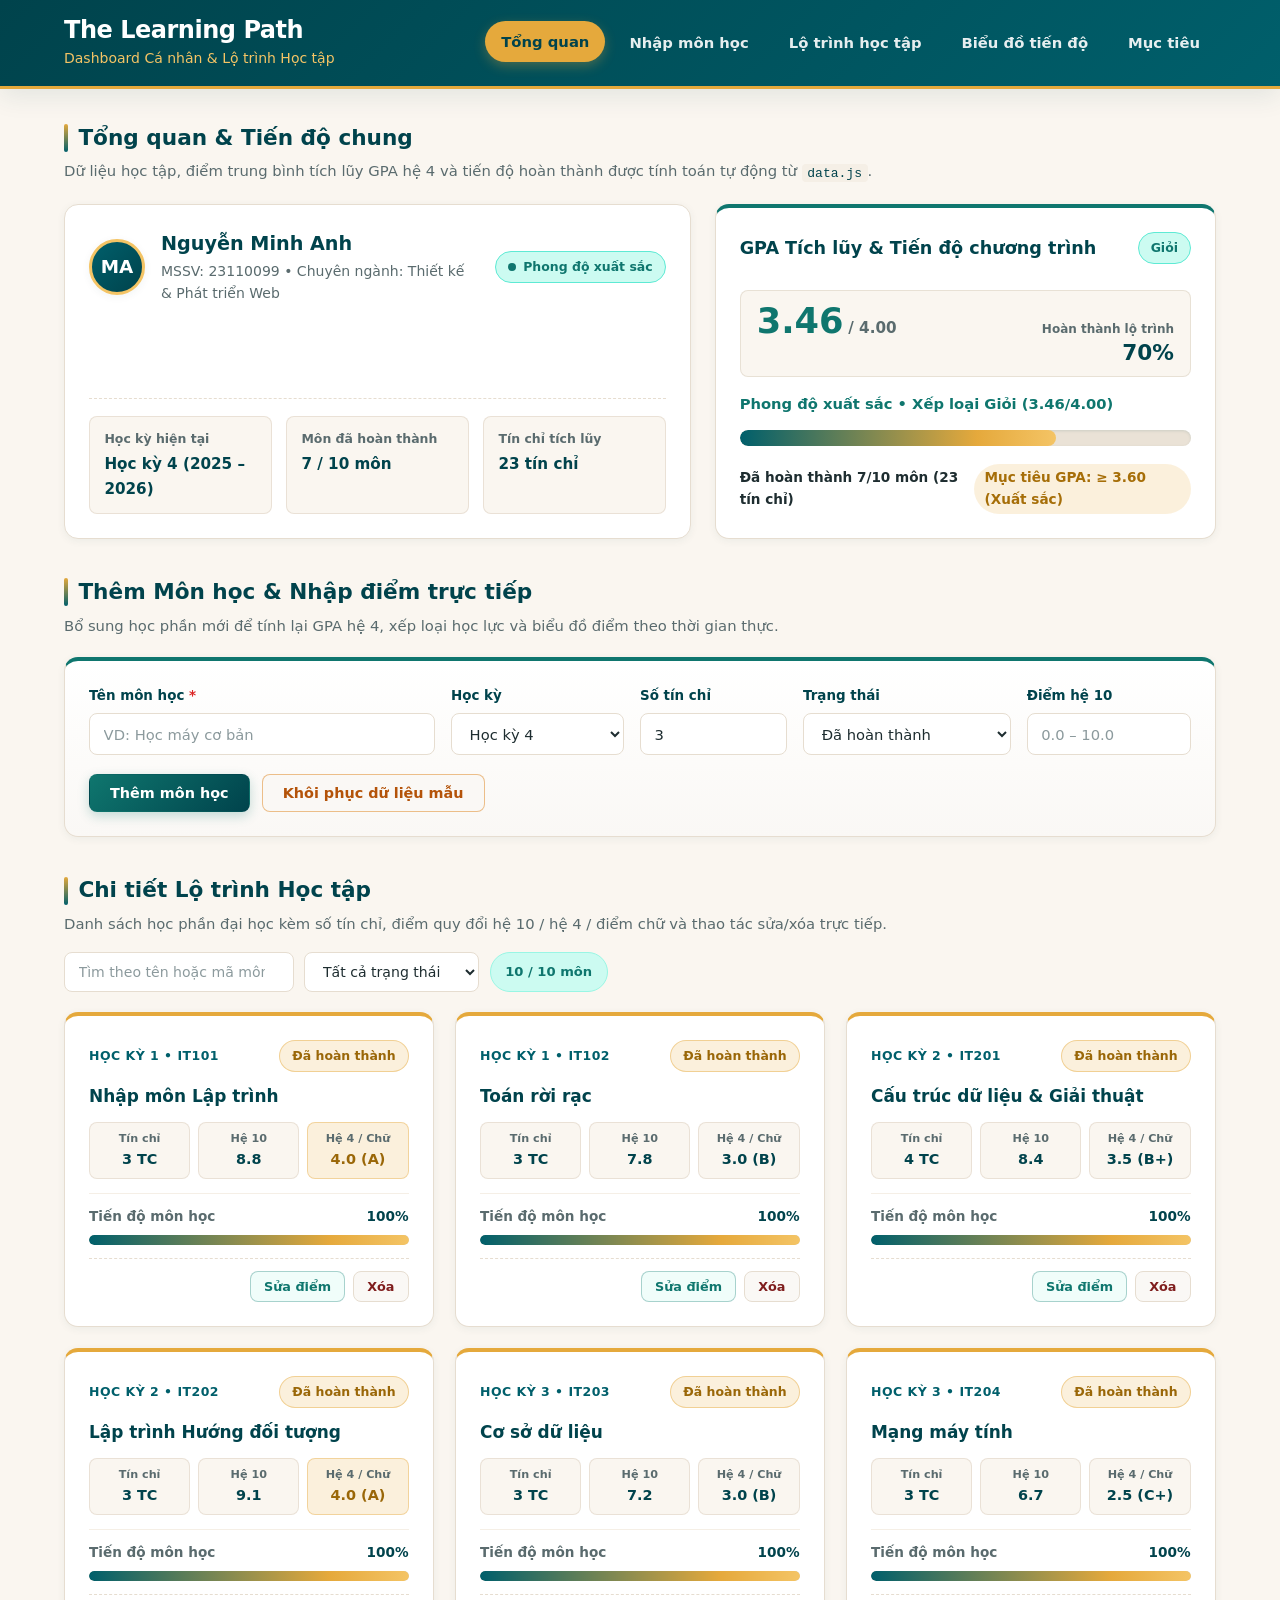
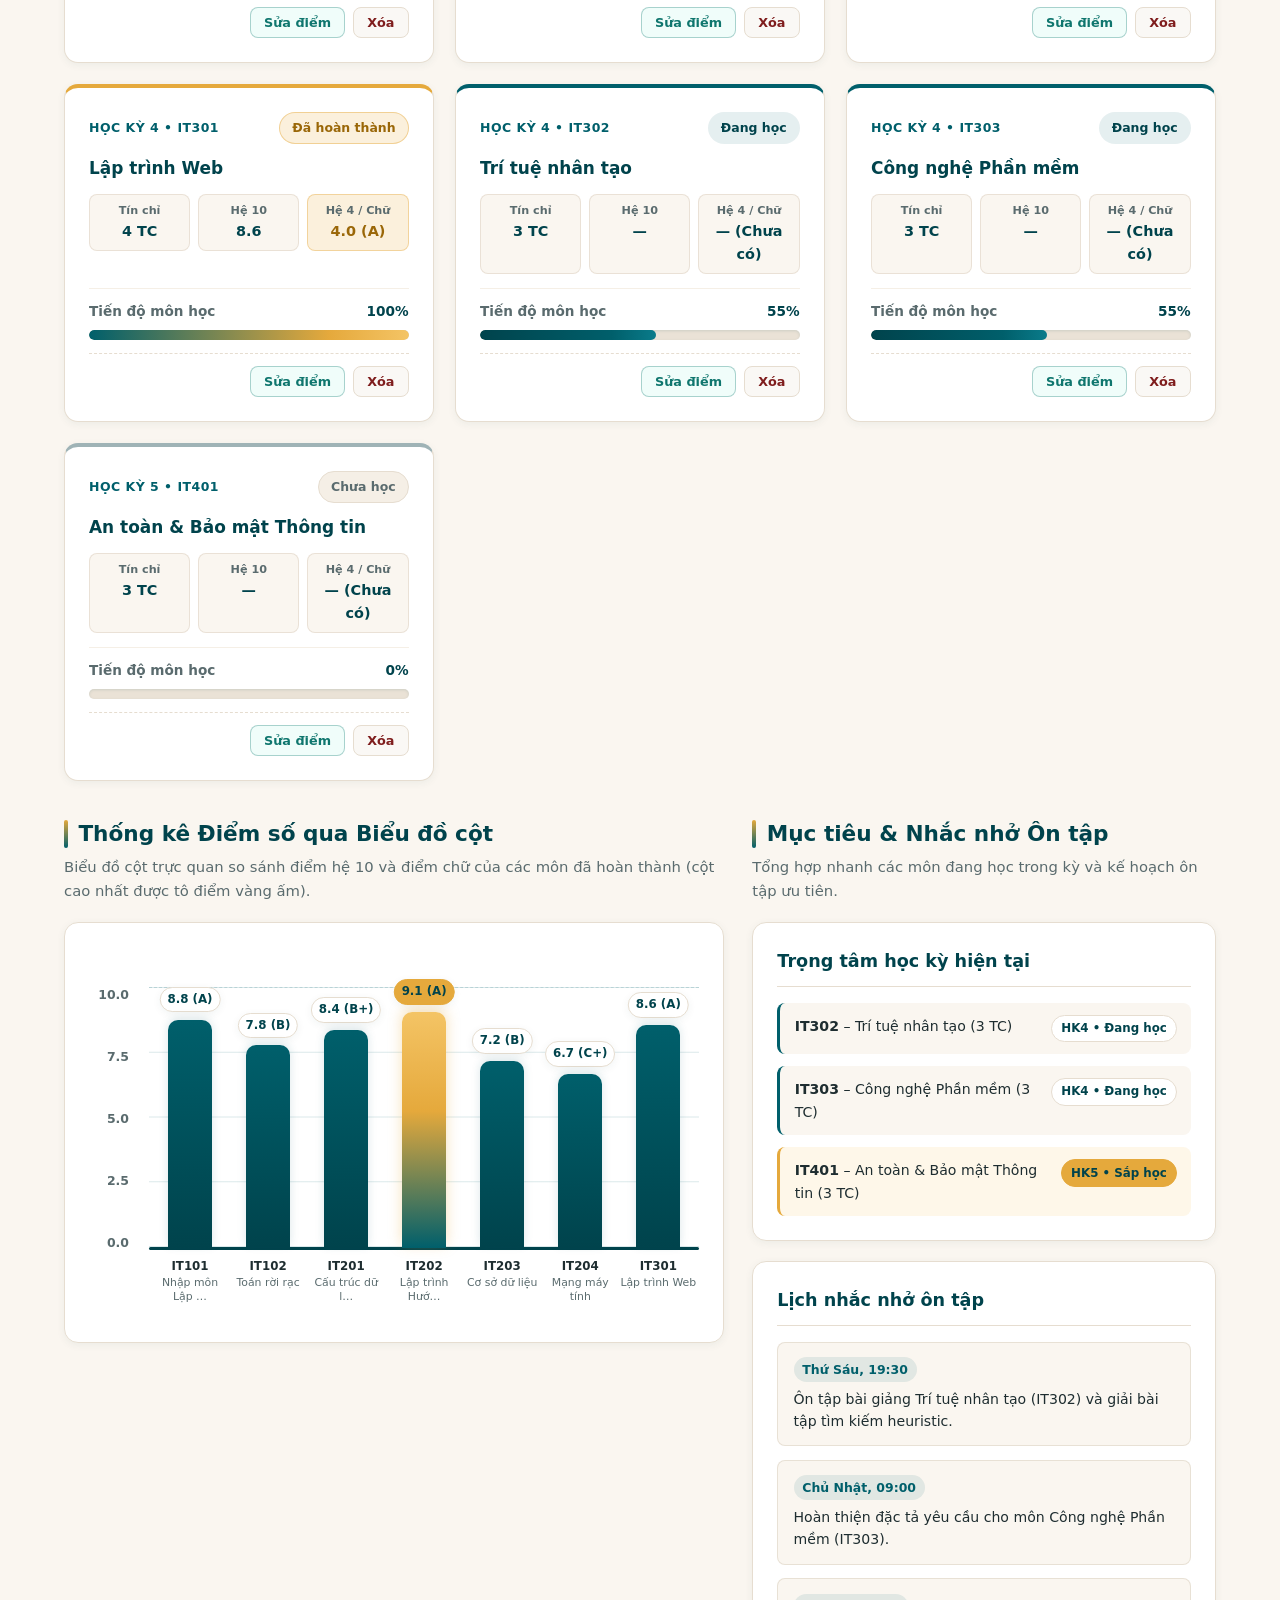
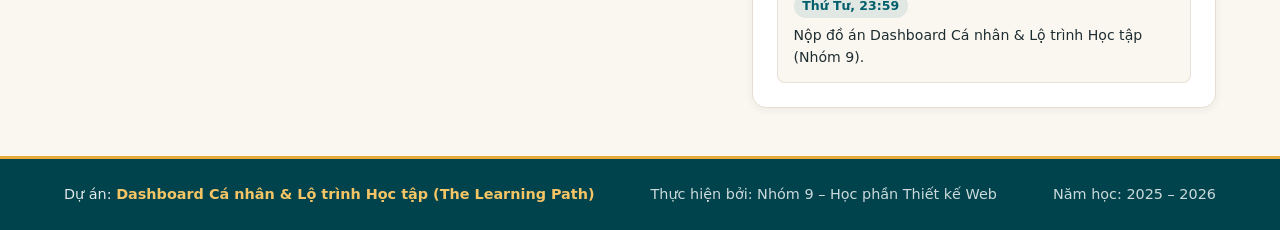
==== commit c65054cf: "sua loi" ====
--- a/index.html
+++ b/index.html
@@ -25,6 +25,9 @@
                         <a class="nav-link" href="#overview">Tổng quan</a>
                     </li>
                     <li class="nav-item">
+                        <a class="nav-link" href="#grade-input">Nhập môn học</a>
+                    </li>
+                    <li class="nav-item">
                         <a class="nav-link" href="#learning-path">Lộ trình học tập</a>
                     </li>
                     <li class="nav-item">
@@ -110,19 +113,98 @@
             </div>
         </section>
 
-        <!-- Thẻ <section>: Phân khu 2 - Chi tiết Lộ trình Học tập, hiển thị động toàn bộ môn học từ data.js kèm bộ lọc trạng thái -->
+        <!-- Thẻ <section>: Phân khu nhập liệu - Cho phép sinh viên thêm môn học mới, nhập điểm và khôi phục dữ liệu mẫu trực tiếp -->
+        <section id="grade-input" class="dashboard-section grade-input-section" aria-labelledby="grade-input-heading">
+            <div class="section-header">
+                <h2 id="grade-input-heading" class="section-title">Thêm Môn học &amp; Nhập điểm trực tiếp</h2>
+                <p class="section-desc">Bổ sung học phần mới để tính lại GPA hệ 4, xếp loại học lực và biểu đồ điểm theo thời gian thực.</p>
+            </div>
+
+            <div class="card grade-form-card">
+                <form id="course-form" class="grade-form" novalidate>
+                    <div class="form-grid">
+                        <!-- Trường nhập tên môn học -->
+                        <div class="form-group form-group--wide">
+                            <label class="form-label" for="input-course-name">Tên môn học <span class="required-mark" aria-hidden="true">*</span></label>
+                            <input type="text" id="input-course-name" name="tenMon" class="form-control" placeholder="VD: Học máy cơ bản" required autocomplete="off">
+                        </div>
+
+                        <!-- Trường chọn học kỳ từ HK1 đến HK8 -->
+                        <div class="form-group">
+                            <label class="form-label" for="input-semester">Học kỳ</label>
+                            <select id="input-semester" name="hocKy" class="form-control">
+                                <option value="1">Học kỳ 1</option>
+                                <option value="2">Học kỳ 2</option>
+                                <option value="3">Học kỳ 3</option>
+                                <option value="4" selected>Học kỳ 4</option>
+                                <option value="5">Học kỳ 5</option>
+                                <option value="6">Học kỳ 6</option>
+                                <option value="7">Học kỳ 7</option>
+                                <option value="8">Học kỳ 8</option>
+                            </select>
+                        </div>
+
+                        <!-- Trường nhập số tín chỉ (1 - 10) -->
+                        <div class="form-group">
+                            <label class="form-label" for="input-credits">Số tín chỉ</label>
+                            <input type="number" id="input-credits" name="soTinChi" class="form-control" min="1" max="10" value="3" required>
+                        </div>
+
+                        <!-- Trường chọn trạng thái môn học -->
+                        <div class="form-group">
+                            <label class="form-label" for="input-status">Trạng thái</label>
+                            <select id="input-status" name="trangThai" class="form-control">
+                                <option value="da_hoan_thanh" selected>Đã hoàn thành</option>
+                                <option value="dang_hoc">Đang học</option>
+                                <option value="chua_hoc">Chưa học</option>
+                            </select>
+                        </div>
+
+                        <!-- Trường nhập điểm hệ 10 (tự động khóa khi trạng thái khác Đã hoàn thành) -->
+                        <div class="form-group">
+                            <label class="form-label" for="input-score">Điểm hệ 10</label>
+                            <input type="number" id="input-score" name="diemHe10" class="form-control" step="0.1" min="0" max="10" placeholder="0.0 – 10.0">
+                        </div>
+                    </div>
+
+                    <!-- Nhóm nút thao tác chính và khôi phục dữ liệu mẫu -->
+                    <div class="form-actions">
+                        <button type="submit" id="btn-add-course" class="btn btn--primary">Thêm môn học</button>
+                        <button type="button" id="btn-reset-data" class="btn btn--secondary">Khôi phục dữ liệu mẫu</button>
+                    </div>
+                </form>
+
+                <!-- Vùng hiển thị thông báo kiểm tra lỗi hoặc xác nhận thành công (không dùng alert) -->
+                <div id="form-message" class="form-message" role="status" aria-live="polite"></div>
+            </div>
+        </section>
+
+        <!-- Thẻ <section>: Phân khu 2 - Chi tiết Lộ trình Học tập, hiển thị động toàn bộ môn học kèm bộ lọc và tìm kiếm -->
         <section id="learning-path" class="dashboard-section path-section" aria-labelledby="path-heading">
             <div class="section-header section-header--with-actions">
                 <div>
                     <h2 id="path-heading" class="section-title">Chi tiết Lộ trình Học tập</h2>
-                    <p class="section-desc">Danh sách học phần đại học kèm số tín chỉ, điểm quy đổi hệ 10 / hệ 4 / điểm chữ và thanh tiến độ.</p>
+                    <p class="section-desc">Danh sách học phần đại học kèm số tín chỉ, điểm quy đổi hệ 10 / hệ 4 / điểm chữ và thao tác sửa/xóa trực tiếp.</p>
                 </div>
 
-                <div class="filter-bar" role="group" aria-label="Lọc môn học theo trạng thái">
-                    <button type="button" class="filter-btn filter-btn--active" data-filter="tat_ca">Tất cả</button>
-                    <button type="button" class="filter-btn" data-filter="da_hoan_thanh">Đã hoàn thành</button>
-                    <button type="button" class="filter-btn" data-filter="dang_hoc">Đang học</button>
-                    <button type="button" class="filter-btn" data-filter="chua_hoc">Chưa học</button>
+                <!-- Thanh công cụ tìm kiếm theo tên môn và lọc nhanh theo trạng thái -->
+                <div class="course-toolbar" role="search" aria-label="Tìm kiếm và lọc môn học">
+                    <div class="search-box">
+                        <label class="sr-only" for="search-course">Tìm kiếm theo tên môn</label>
+                        <input type="search" id="search-course" class="form-control toolbar-search" placeholder="Tìm theo tên hoặc mã môn..." autocomplete="off">
+                    </div>
+
+                    <div class="filter-select-box">
+                        <label class="sr-only" for="filter-status">Lọc theo trạng thái</label>
+                        <select id="filter-status" class="form-control toolbar-select">
+                            <option value="tat_ca">Tất cả trạng thái</option>
+                            <option value="da_hoan_thanh">Đã hoàn thành</option>
+                            <option value="dang_hoc">Đang học</option>
+                            <option value="chua_hoc">Chưa học</option>
+                        </select>
+                    </div>
+
+                    <span id="course-filter-count" class="toolbar-count">0 môn</span>
                 </div>
             </div>
 
--- a/css/style.css
+++ b/css/style.css
@@ -183,6 +183,7 @@
 }
 
 .overview-section,
+.grade-input-section,
 .path-section {
     grid-column: 1 / -1;
 }
@@ -1082,6 +1083,372 @@
 
     .bar-chart {
         min-width: 480px;
+    }
+}
+
+/* 8. Form nhập liệu, Thanh tìm kiếm/lọc & Nút thao tác Sửa/Xóa môn học */
+.sr-only {
+    position: absolute;
+    width: 1px;
+    height: 1px;
+    padding: 0;
+    margin: -1px;
+    overflow: hidden;
+    clip: rect(0, 0, 0, 0);
+    white-space: nowrap;
+    border: 0;
+}
+
+.grade-form-card {
+    background: linear-gradient(180deg, #FFFFFF 0%, #FAF8F5 100%);
+    border-top: 4px solid #0F766E;
+}
+
+.grade-form {
+    display: flex;
+    flex-direction: column;
+    gap: 1.15rem;
+}
+
+/* Lưới ô nhập liệu tự cân đối 1 hàng trên màn hình lớn và xếp dọc trên thiết bị nhỏ */
+.form-grid {
+    display: grid;
+    grid-template-columns: 2fr 1fr 0.85fr 1.2fr 0.95fr;
+    gap: 1rem;
+    align-items: end;
+}
+
+.form-group {
+    display: flex;
+    flex-direction: column;
+    gap: 0.4rem;
+}
+
+.form-label {
+    font-size: 0.84rem;
+    font-weight: 700;
+    color: var(--color-primary-dark);
+}
+
+.required-mark {
+    color: #DC2626;
+}
+
+.form-control {
+    width: 100%;
+    height: 42px;
+    padding: 0.55rem 0.85rem;
+    font-family: inherit;
+    font-size: 0.92rem;
+    color: var(--color-text);
+    background-color: #FFFFFF;
+    border: 1.5px solid var(--color-border);
+    border-radius: var(--radius-sm);
+    transition: border-color var(--transition-base), box-shadow var(--transition-base), background-color var(--transition-base);
+}
+
+.form-control::placeholder {
+    color: #8C9A9D;
+}
+
+.form-control:hover:not(:disabled) {
+    border-color: #9FB9BC;
+}
+
+.form-control:focus {
+    outline: none;
+    border-color: #0F766E;
+    box-shadow: 0 0 0 3px rgba(15, 118, 110, 0.18);
+    background-color: #FFFFFF;
+}
+
+.form-control:disabled {
+    background-color: #F2ECE3;
+    color: #8A9698;
+    border-style: dashed;
+    cursor: not-allowed;
+}
+
+.form-actions {
+    display: flex;
+    align-items: center;
+    flex-wrap: wrap;
+    gap: 0.75rem;
+}
+
+/* Nút bấm chính (Teal) và nút phụ (Vàng ấm / Kem) */
+.btn {
+    display: inline-flex;
+    align-items: center;
+    justify-content: center;
+    gap: 0.45rem;
+    padding: 0.65rem 1.25rem;
+    font-family: inherit;
+    font-size: 0.9rem;
+    font-weight: 700;
+    border-radius: var(--radius-sm);
+    border: 1.5px solid transparent;
+    cursor: pointer;
+    transition: background-color var(--transition-base), color var(--transition-base), border-color var(--transition-base), transform var(--transition-base), box-shadow var(--transition-base);
+}
+
+.btn:active {
+    transform: scale(0.97);
+}
+
+.btn--primary {
+    background: linear-gradient(135deg, #0F766E 0%, var(--color-primary-dark) 100%);
+    color: #FFFFFF;
+    box-shadow: 0 4px 12px rgba(15, 118, 110, 0.24);
+}
+
+.btn--primary:hover,
+.btn--primary:focus-visible {
+    background: linear-gradient(135deg, #115E59 0%, #00353D 100%);
+    transform: translateY(-1px);
+    box-shadow: 0 6px 16px rgba(15, 118, 110, 0.32);
+    outline: none;
+}
+
+.btn--secondary {
+    background-color: #FAF8F5;
+    color: #B45309;
+    border-color: rgba(217, 119, 6, 0.45);
+}
+
+.btn--secondary:hover,
+.btn--secondary:focus-visible {
+    background-color: #FEF3C7;
+    color: #92400E;
+    border-color: #D97706;
+    transform: translateY(-1px);
+    outline: none;
+}
+
+/* Hộp thông báo xác nhận / cảnh báo lỗi ngay dưới form */
+.form-message {
+    margin-top: 1rem;
+    padding: 0.7rem 1rem;
+    border-radius: var(--radius-sm);
+    border: 1px solid transparent;
+    font-size: 0.88rem;
+    font-weight: 600;
+    line-height: 1.45;
+}
+
+.form-message:empty {
+    display: none;
+    margin-top: 0;
+}
+
+.form-message--success {
+    color: #0F766E;
+    background-color: #CCFBF1;
+    border-color: #5EEAD4;
+}
+
+.form-message--error {
+    color: #DC2626;
+    background-color: #FEE2E2;
+    border-color: #FCA5A5;
+}
+
+.form-message--info {
+    color: #B45309;
+    background-color: #FEF3C7;
+    border-color: #FCD34D;
+}
+
+/* Thanh công cụ tìm kiếm & lọc trạng thái phía trên danh sách môn học */
+.course-toolbar {
+    display: flex;
+    align-items: center;
+    flex-wrap: wrap;
+    gap: 0.65rem;
+}
+
+.search-box {
+    min-width: 230px;
+    flex: 1 1 230px;
+}
+
+.filter-select-box {
+    min-width: 175px;
+}
+
+.toolbar-search,
+.toolbar-select {
+    height: 40px;
+    font-size: 0.88rem;
+}
+
+.toolbar-count {
+    display: inline-flex;
+    align-items: center;
+    height: 40px;
+    padding: 0 0.9rem;
+    font-size: 0.82rem;
+    font-weight: 700;
+    color: #0F766E;
+    background-color: #CCFBF1;
+    border: 1px solid #99F6E4;
+    border-radius: var(--radius-pill);
+    white-space: nowrap;
+}
+
+/* Khu vực nút thao tác Sửa điểm & Xóa trên từng thẻ môn học */
+.course-actions {
+    display: flex;
+    align-items: center;
+    justify-content: flex-end;
+    gap: 0.5rem;
+    padding-top: 0.75rem;
+    border-top: 1px dashed var(--color-border);
+}
+
+.action-btn {
+    display: inline-flex;
+    align-items: center;
+    justify-content: center;
+    padding: 0.42rem 0.82rem;
+    font-family: inherit;
+    font-size: 0.8rem;
+    font-weight: 700;
+    border-radius: var(--radius-sm);
+    border: 1px solid transparent;
+    cursor: pointer;
+    transition: background-color var(--transition-base), color var(--transition-base), border-color var(--transition-base), transform var(--transition-base);
+}
+
+.action-btn:active {
+    transform: scale(0.96);
+}
+
+.action-btn--edit {
+    color: #0F766E;
+    background-color: #F0FDFA;
+    border-color: rgba(15, 118, 110, 0.32);
+}
+
+.action-btn--edit:hover,
+.action-btn--edit:focus-visible {
+    background-color: #D97706;
+    color: #FFFFFF;
+    border-color: #D97706;
+    outline: none;
+}
+
+.action-btn--delete {
+    color: #7F1D1D;
+    background-color: #FAF8F5;
+    border-color: #E6DDD0;
+}
+
+.action-btn--delete:hover,
+.action-btn--delete:focus-visible {
+    background-color: #DC2626;
+    color: #FFFFFF;
+    border-color: #DC2626;
+    outline: none;
+}
+
+/* Khung chỉnh sửa điểm & trạng thái trực tiếp trên thẻ môn học */
+.course-edit-panel {
+    display: flex;
+    flex-direction: column;
+    gap: 0.7rem;
+    padding: 0.85rem;
+    background-color: #FAF8F5;
+    border: 1.5px solid rgba(15, 118, 110, 0.35);
+    border-radius: var(--radius-sm);
+}
+
+.course-edit-row {
+    display: grid;
+    grid-template-columns: 1.25fr 0.85fr;
+    gap: 0.6rem;
+}
+
+.course-edit-field {
+    display: flex;
+    flex-direction: column;
+    gap: 0.25rem;
+}
+
+.course-edit-label {
+    font-size: 0.74rem;
+    font-weight: 700;
+    color: var(--color-primary-dark);
+}
+
+.course-edit-control {
+    height: 36px;
+    padding: 0.35rem 0.6rem;
+    font-size: 0.84rem;
+}
+
+.course-edit-actions {
+    display: flex;
+    align-items: center;
+    justify-content: flex-end;
+    gap: 0.45rem;
+}
+
+.action-btn--save {
+    background-color: #0F766E;
+    color: #FFFFFF;
+    border-color: #0F766E;
+}
+
+.action-btn--save:hover {
+    background-color: #115E59;
+}
+
+.action-btn--cancel {
+    background-color: #FFFFFF;
+    color: var(--color-text-muted);
+    border-color: var(--color-border);
+}
+
+.action-btn--cancel:hover {
+    background-color: var(--color-surface-soft);
+    color: var(--color-text);
+}
+
+/* Responsive cho Form nhập liệu & Thanh công cụ lọc */
+@media (max-width: 1024px) {
+    .form-grid {
+        grid-template-columns: repeat(2, minmax(0, 1fr));
+    }
+
+    .form-group--wide {
+        grid-column: 1 / -1;
+    }
+}
+
+@media (max-width: 640px) {
+    .form-grid {
+        grid-template-columns: 1fr;
+    }
+
+    .form-actions {
+        flex-direction: column;
+        align-items: stretch;
+    }
+
+    .course-toolbar {
+        width: 100%;
+    }
+
+    .search-box,
+    .filter-select-box {
+        width: 100%;
+        min-width: 0;
+        flex: 1 1 100%;
+    }
+
+    .course-edit-row {
+        grid-template-columns: 1fr;
     }
 }
 
